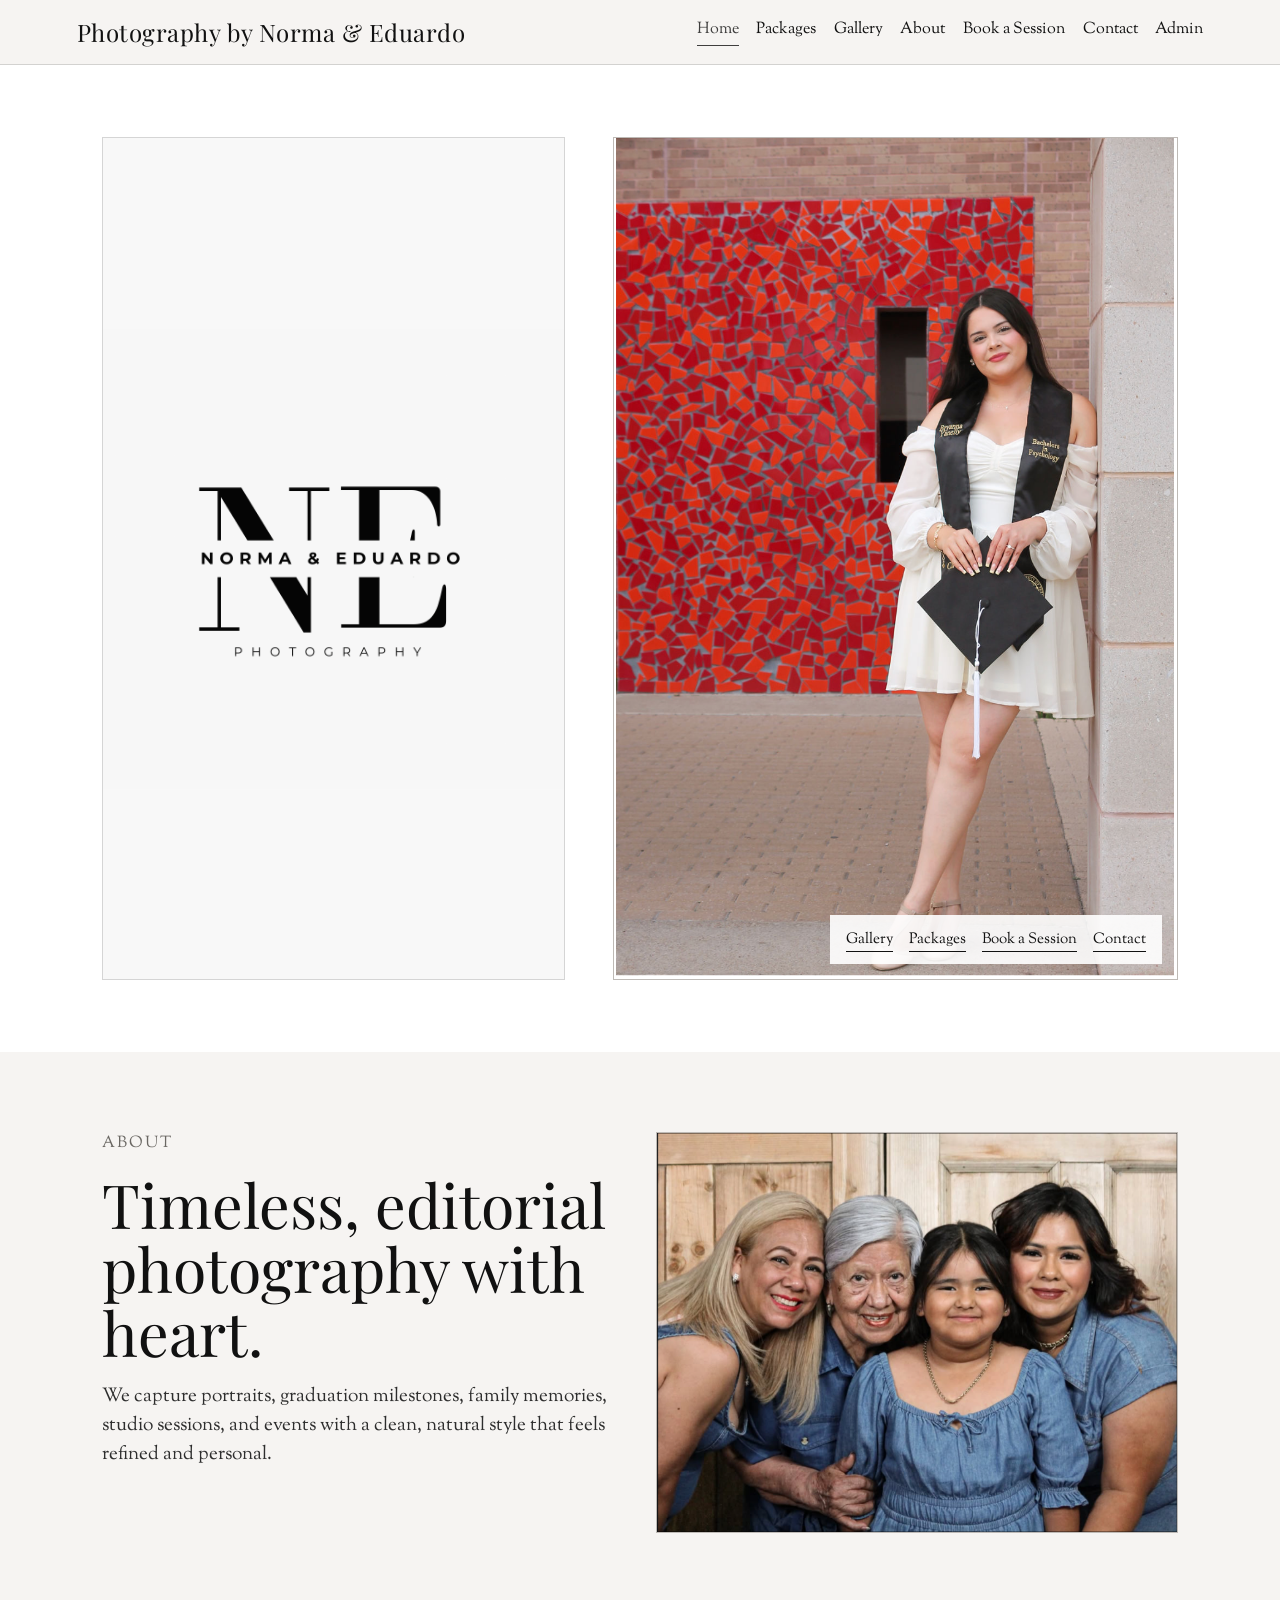
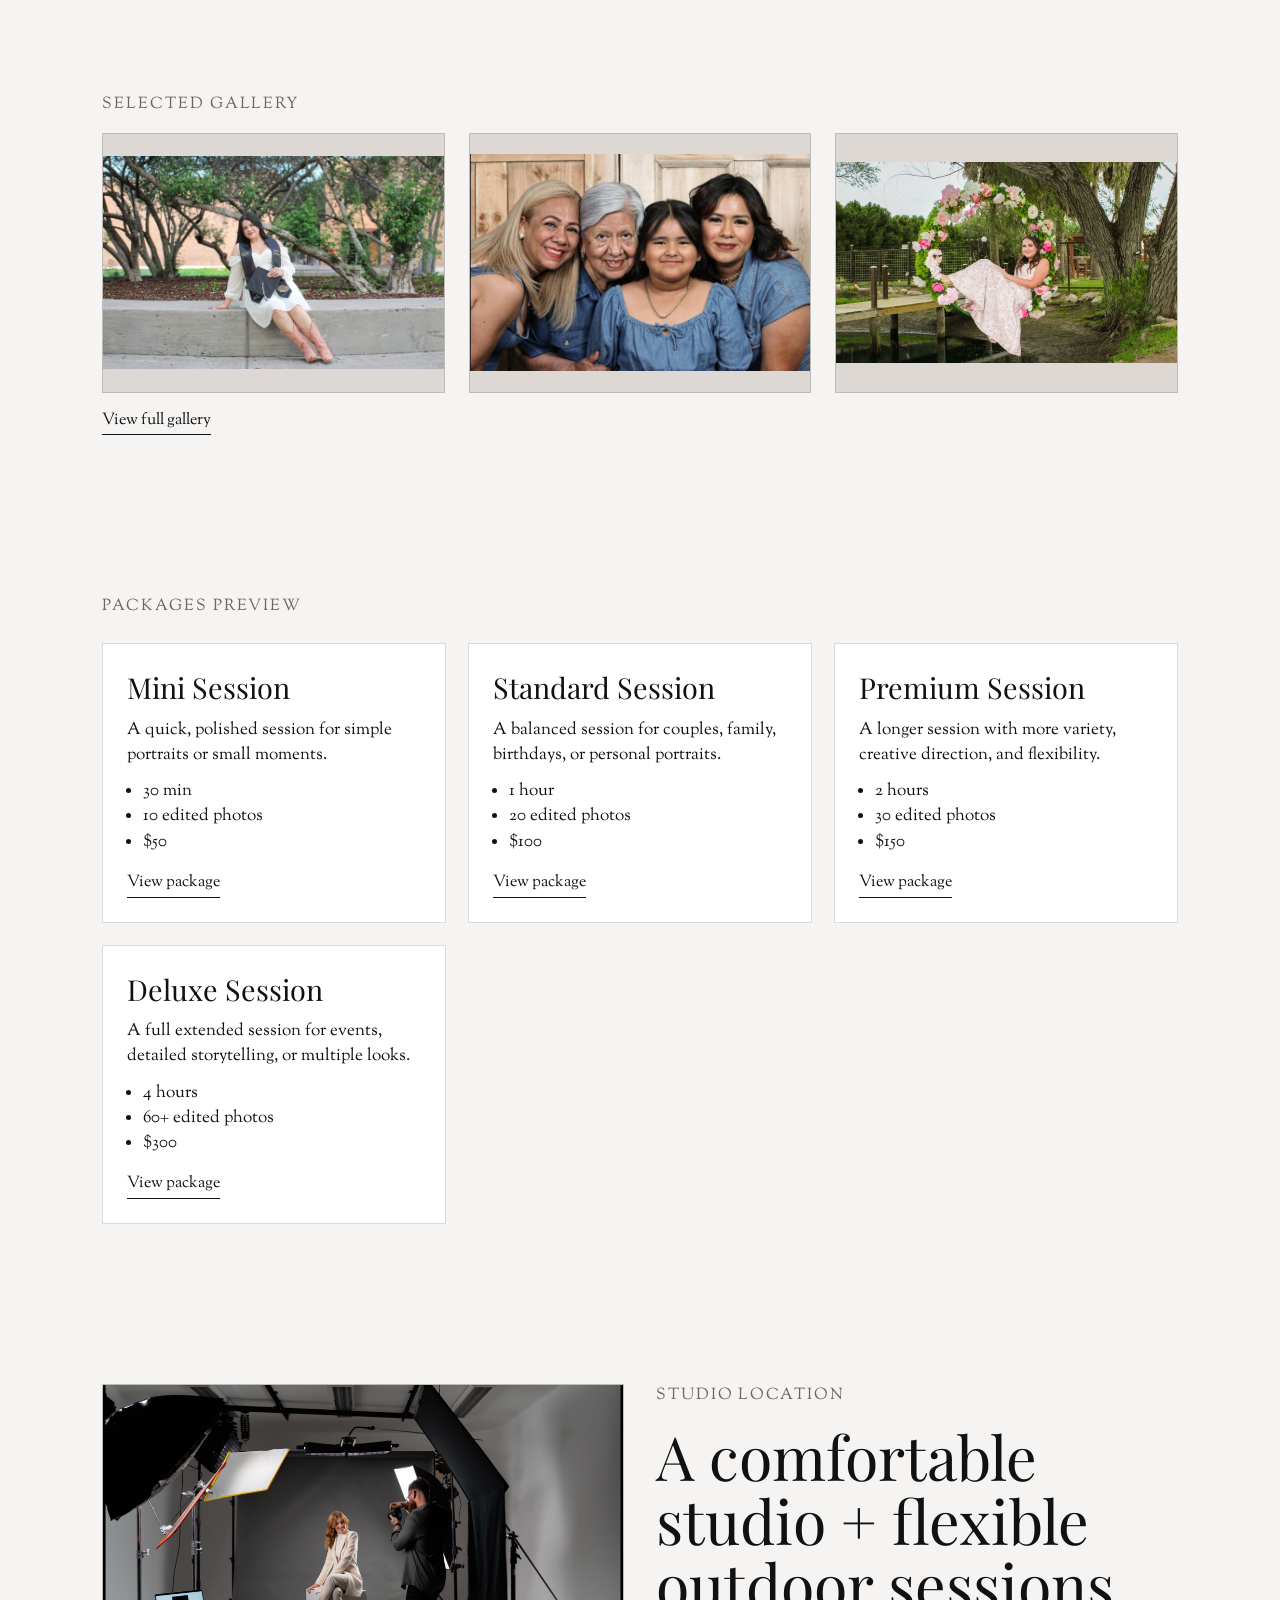
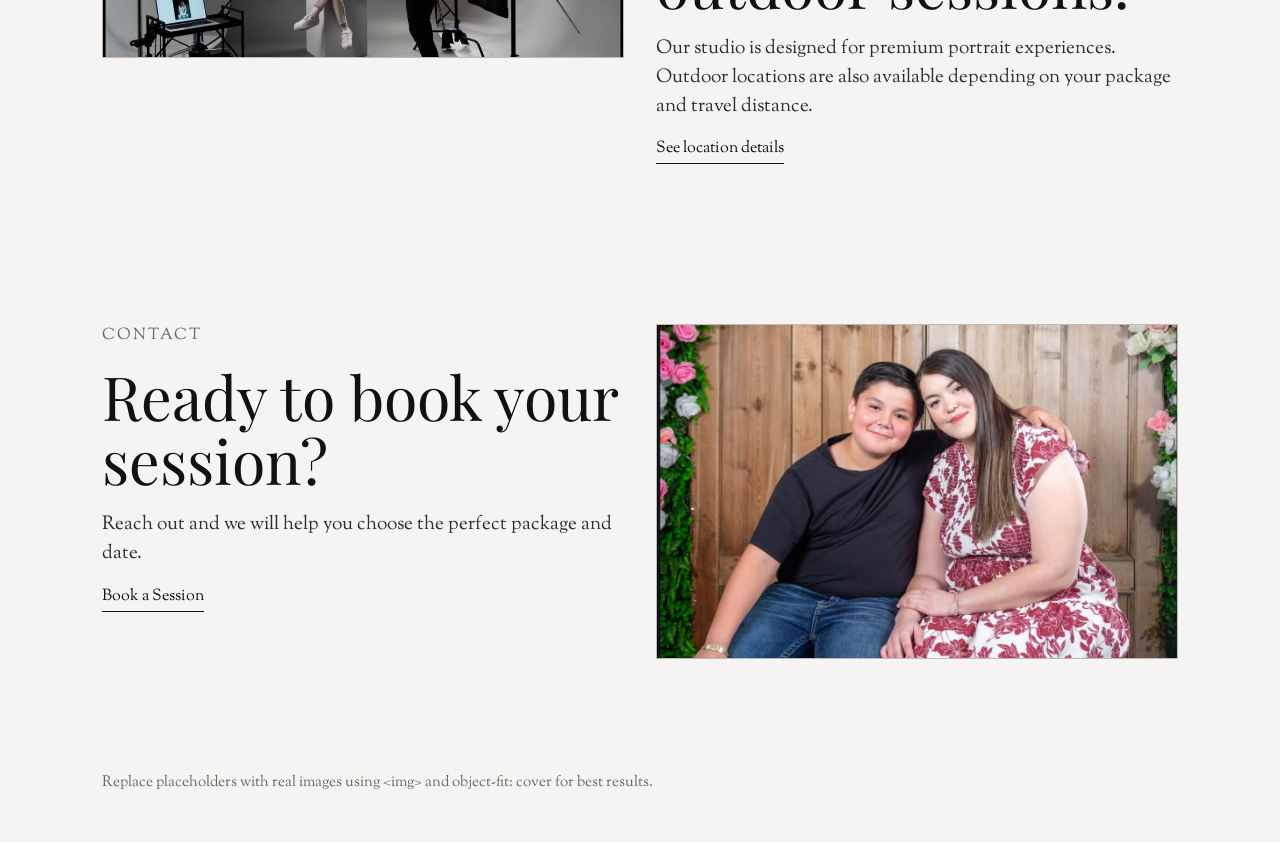
==== index.html @ 19396cea "Adjust homepage image fitting and logo presentation" ====
<!DOCTYPE html><html lang="en"><head><meta charset="UTF-8"><meta name="viewport" content="width=device-width, initial-scale=1.0"><title>Photography by Norma & Eduardo</title><link rel="stylesheet" href="style.css"><link rel="preconnect" href="https://fonts.googleapis.com"><link rel="preconnect" href="https://fonts.gstatic.com" crossorigin><link href="https://fonts.googleapis.com/css2?family=Playfair+Display:wght@400;600&family=Sorts+Mill+Goudy:ital@0;1&display=swap" rel="stylesheet"></head><body class="home-page">
<header class="site-header"><a href="index.html" class="brand">Photography by Norma & Eduardo</a><nav class="main-nav"><a class="active" href="index.html">Home</a><a href="packages.html">Packages</a><a href="gallery.html">Gallery</a><a href="about.html">About</a><a href="booking.html">Book a Session</a><a href="contact.html">Contact</a><a href="admin.html">Admin</a></nav></header>
<main>
<section class="hero"><div class="photo-placeholder logo-placeholder"><img src="images/logo.png" alt="Studio logo" class="logo-image"></div><div class="hero-image-wrap"><div class="photo-placeholder hero-photo"><img src="images/photo_1.png" alt="Photo 1"></div><div class="hero-mini-links"><a href="gallery.html">Gallery</a><a href="packages.html">Packages</a><a href="booking.html">Book a Session</a><a href="contact.html">Contact</a></div></div></section>
<section class="section grid-2"><div><p class="kicker">About</p><h1 class="section-title">Timeless, editorial photography with heart.</h1><p class="lead">We capture portraits, graduation milestones, family memories, studio sessions, and events with a clean, natural style that feels refined and personal.</p></div><div class="photo-placeholder"><img src="images/photo_2.png" alt="Photo 2"></div></section>
<section class="section"><p class="kicker">Selected Gallery</p><div class="grid-3"><div class="photo-placeholder"><img src="images/photo_3.png" alt="Photo 3"></div><div class="photo-placeholder"><img src="images/photo_4.png" alt="Photo 4"></div><div class="photo-placeholder"><img src="images/photo_5.png" alt="Photo 5"></div></div><p style="margin-top:1rem;"><a class="text-link" href="gallery.html">View full gallery</a></p></section>
<section class="section"><p class="kicker">Packages Preview</p><div class="cards"><article class="card"><h3>Mini Session</h3><p>A quick, polished session for simple portraits or small moments.</p><ul><li>30 min</li><li>10 edited photos</li><li>$50</li></ul><a class="text-link" href="packages.html">View package</a></article><article class="card"><h3>Standard Session</h3><p>A balanced session for couples, family, birthdays, or personal portraits.</p><ul><li>1 hour</li><li>20 edited photos</li><li>$100</li></ul><a class="text-link" href="packages.html">View package</a></article><article class="card"><h3>Premium Session</h3><p>A longer session with more variety, creative direction, and flexibility.</p><ul><li>2 hours</li><li>30 edited photos</li><li>$150</li></ul><a class="text-link" href="packages.html">View package</a></article><article class="card"><h3>Deluxe Session</h3><p>A full extended session for events, detailed storytelling, or multiple looks.</p><ul><li>4 hours</li><li>60+ edited photos</li><li>$300</li></ul><a class="text-link" href="packages.html">View package</a></article></div></section>
<section class="section grid-2"><div class="photo-placeholder"><img src="images/photo_6.png" alt="Photo 6"></div><div><p class="kicker">Studio Location</p><h2 class="section-title">A comfortable studio + flexible outdoor sessions.</h2><p class="lead">Our studio is designed for premium portrait experiences. Outdoor locations are also available depending on your package and travel distance.</p><p style="margin-top:1rem;"><a class="text-link" href="location.html">See location details</a></p></div></section>
<section class="section grid-2"><div><p class="kicker">Contact</p><h2 class="section-title">Ready to book your session?</h2><p class="lead">Reach out and we will help you choose the perfect package and date.</p><p style="margin-top:1rem;"><a class="button-link" href="booking.html">Book a Session</a></p></div><div class="photo-placeholder"><img src="images/photo_7.png" alt="Photo 7"></div></section>
</main><p class="footer-note">Replace placeholders with real images using &lt;img&gt; and object-fit: cover for best results.</p></body></html>
---- style.css ----
* { box-sizing: border-box; margin: 0; padding: 0; }
:root{
  --bg:#f6f4f2;
  --paper:#ffffff;
  --ink:#111111;
  --muted:#6a6763;
  --line:rgba(17,17,17,.15);
}
html{scroll-behavior:smooth;}
body{font-family:"Sorts Mill Goudy",serif;background:var(--bg);color:var(--ink);line-height:1.5;}
img{max-width:100%;display:block;object-fit:cover;}
main{overflow:hidden;}
.site-header{position:sticky;top:0;z-index:1000;display:flex;justify-content:space-between;align-items:center;gap:1rem;padding:1rem 6vw;background:rgba(246,244,242,.95);backdrop-filter:blur(10px);border-bottom:1px solid var(--line);}
.brand{font:400 1.5rem "Playfair Display",serif;color:var(--ink);text-decoration:none;letter-spacing:.02em;}
.main-nav{display:flex;flex-wrap:wrap;gap:1.1rem;}
.main-nav a{font-size:1rem;text-decoration:none;color:var(--ink);padding-bottom:.2rem;border-bottom:1px solid transparent;}
.main-nav a:hover,.main-nav a.active{border-color:var(--ink);opacity:.8;}
.section{padding:5rem 8vw;}
.section-title{font:400 clamp(2rem,5vw,3.8rem) "Playfair Display",serif;line-height:1.05;margin-bottom:1.2rem;}
.kicker{font-size:1rem;text-transform:uppercase;letter-spacing:.12em;color:var(--muted);margin-bottom:1rem;}
.lead{font-size:1.2rem;max-width:66ch;color:#2d2d2d;}
.photo-placeholder{background:#ddd8d3;border:1px solid var(--line);min-height:260px;display:flex;align-items:center;justify-content:center;font:italic 1.4rem "Playfair Display",serif;color:#6c6965;}
.button-link,.text-link{display:inline-block;text-decoration:none;color:var(--ink);border-bottom:1px solid var(--ink);padding-bottom:.12rem;}
.grid-2{display:grid;grid-template-columns:1fr 1fr;gap:2rem;align-items:start;}
.grid-3{display:grid;grid-template-columns:repeat(3,1fr);gap:1.5rem;}
.hero{min-height:calc(100vh - 74px);display:grid;grid-template-columns:.9fr 1.1fr;gap:3rem;padding:4.5rem 8vw;background:var(--paper);}
.logo-placeholder{min-height:420px;font-size:2rem;background:#f8f8f8;}
.logo-image{display:block;width:100%;height:100%;align-self:stretch;object-fit:contain;}
.hero-photo{min-height:580px;}
.hero-image-wrap{position:relative;}
.hero-mini-links{position:absolute;right:1rem;bottom:1rem;background:rgba(255,255,255,.9);padding:.8rem 1rem;display:flex;gap:1rem;flex-wrap:wrap;}
.hero-mini-links a{text-decoration:none;color:var(--ink);font-size:.95rem;border-bottom:1px solid var(--ink);}
.cards{display:grid;grid-template-columns:repeat(3,1fr);gap:1.4rem;margin-top:1.5rem;}
.card{background:var(--paper);border:1px solid var(--line);padding:1.5rem;}
.card h3{font:400 1.8rem "Playfair Display",serif;margin-bottom:.7rem;}
.card ul{padding-left:1rem;margin:.7rem 0 1rem;}
.card p, .card li{font-size:1.05rem;}
.gallery-category{margin-bottom:3rem;}
.gallery-grid{display:grid;grid-template-columns:repeat(12,1fr);gap:1rem;}
.gallery-grid .photo-placeholder:nth-child(1){grid-column:span 7;min-height:360px;}
.gallery-grid .photo-placeholder:nth-child(2){grid-column:span 5;min-height:300px;}
.gallery-grid .photo-placeholder:nth-child(3){grid-column:span 4;min-height:260px;}
.gallery-grid .photo-placeholder:nth-child(4){grid-column:span 8;min-height:300px;}
.form-wrap{max-width:900px;background:var(--paper);border:1px solid var(--line);padding:2rem;}
.form-grid{display:grid;grid-template-columns:1fr 1fr;gap:1rem;}
label{display:block;font-size:.95rem;margin-bottom:.35rem;}
input,select,textarea{width:100%;padding:.7rem;border:1px solid var(--line);font:inherit;background:#fff;}
textarea{min-height:120px;resize:vertical;}
button{padding:.8rem 1.2rem;border:1px solid var(--ink);background:var(--ink);color:#fff;cursor:pointer;font:inherit;}
.map-placeholder{min-height:360px;}
.footer-note{padding:2rem 8vw 3rem;color:var(--muted);font-size:.95rem;}
@media (max-width: 980px){
  .hero,.grid-2,.grid-3,.cards,.form-grid{grid-template-columns:1fr;}
  .hero-mini-links{position:static;margin-top:1rem;}
  .gallery-grid{grid-template-columns:1fr;}
  .gallery-grid .photo-placeholder{grid-column:span 1 !important;min-height:260px !important;}
}

/* Homepage image fitting adjustments */
.home-page .photo-placeholder img{
  width:100%;
  height:100%;
  object-fit:contain;
  object-position:center;
}

.home-page .logo-image{
  width:112%;
  height:112%;
  max-width:none;
  max-height:none;
  object-fit:contain;
  mix-blend-mode:multiply;
  opacity:.98;
}

.home-page .hero-photo img{
  width:100%;
  height:100%;
  object-fit:contain;
  object-position:center top;
}
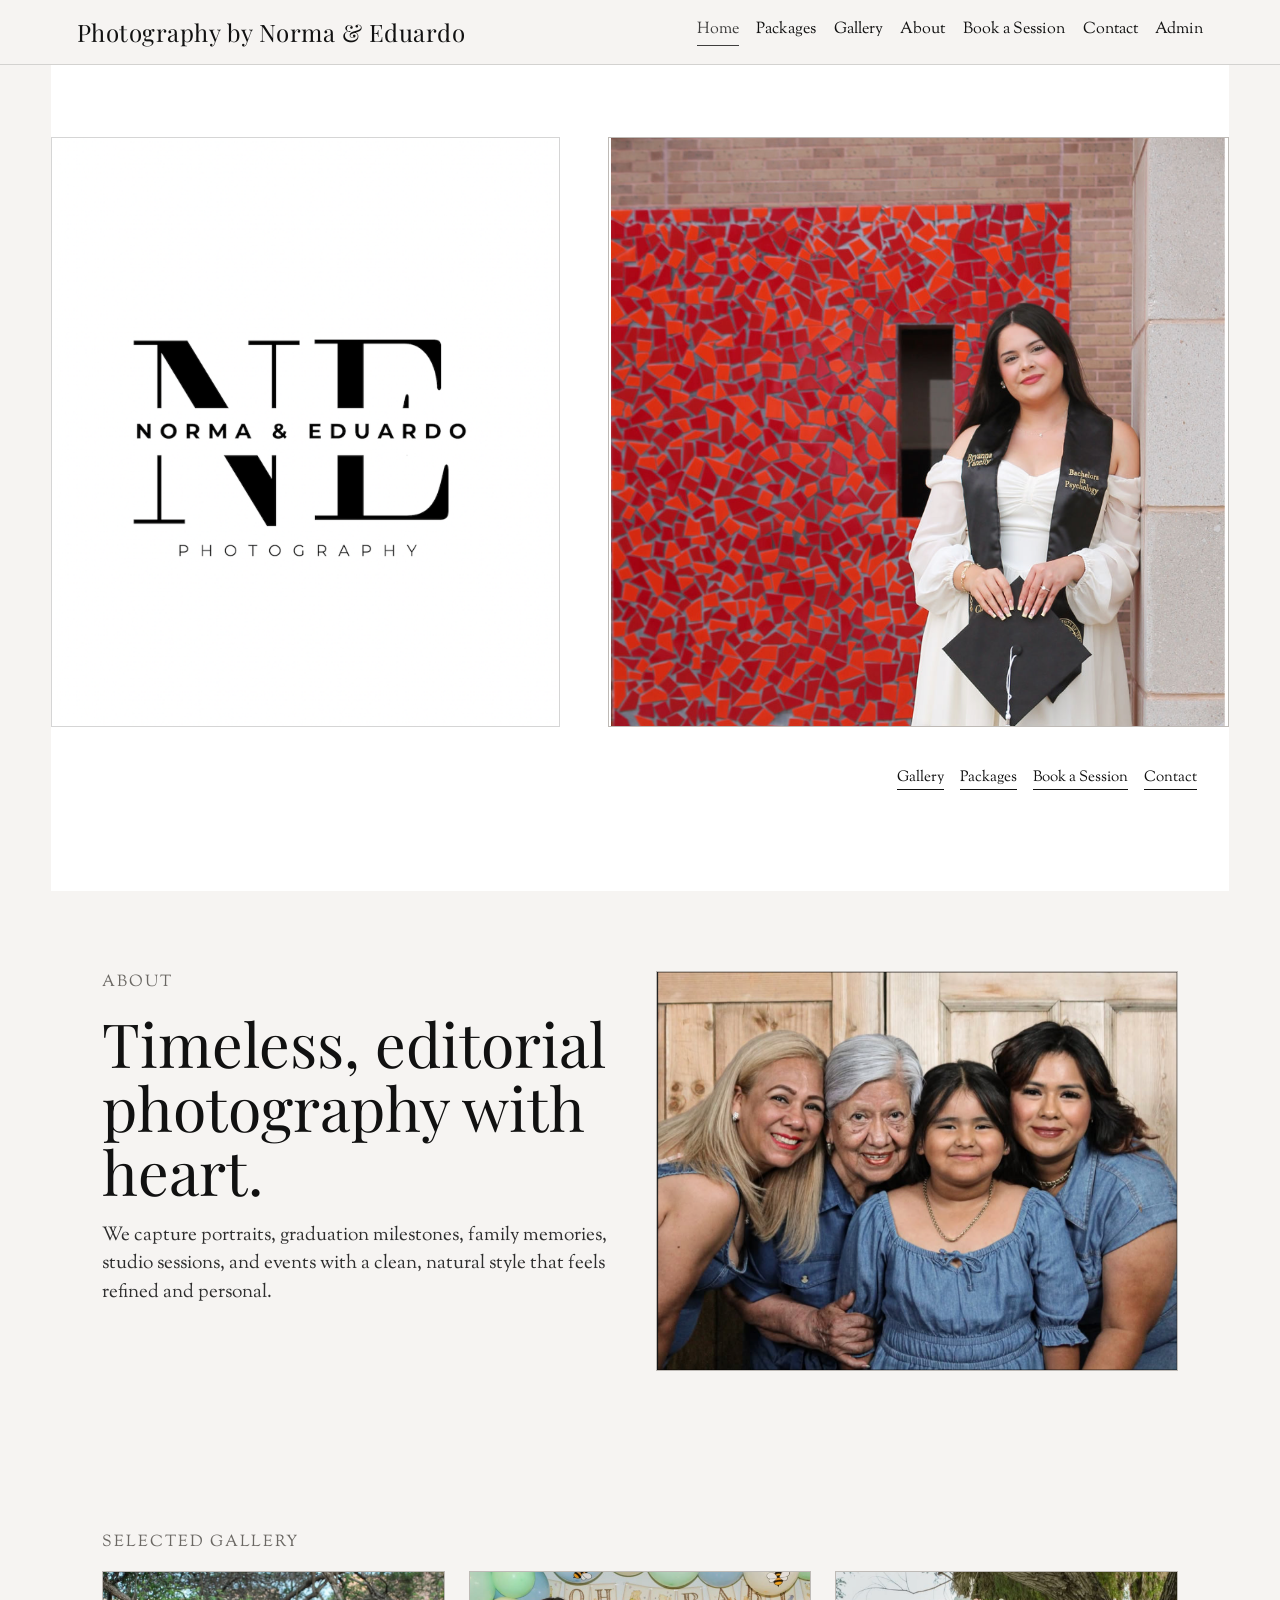
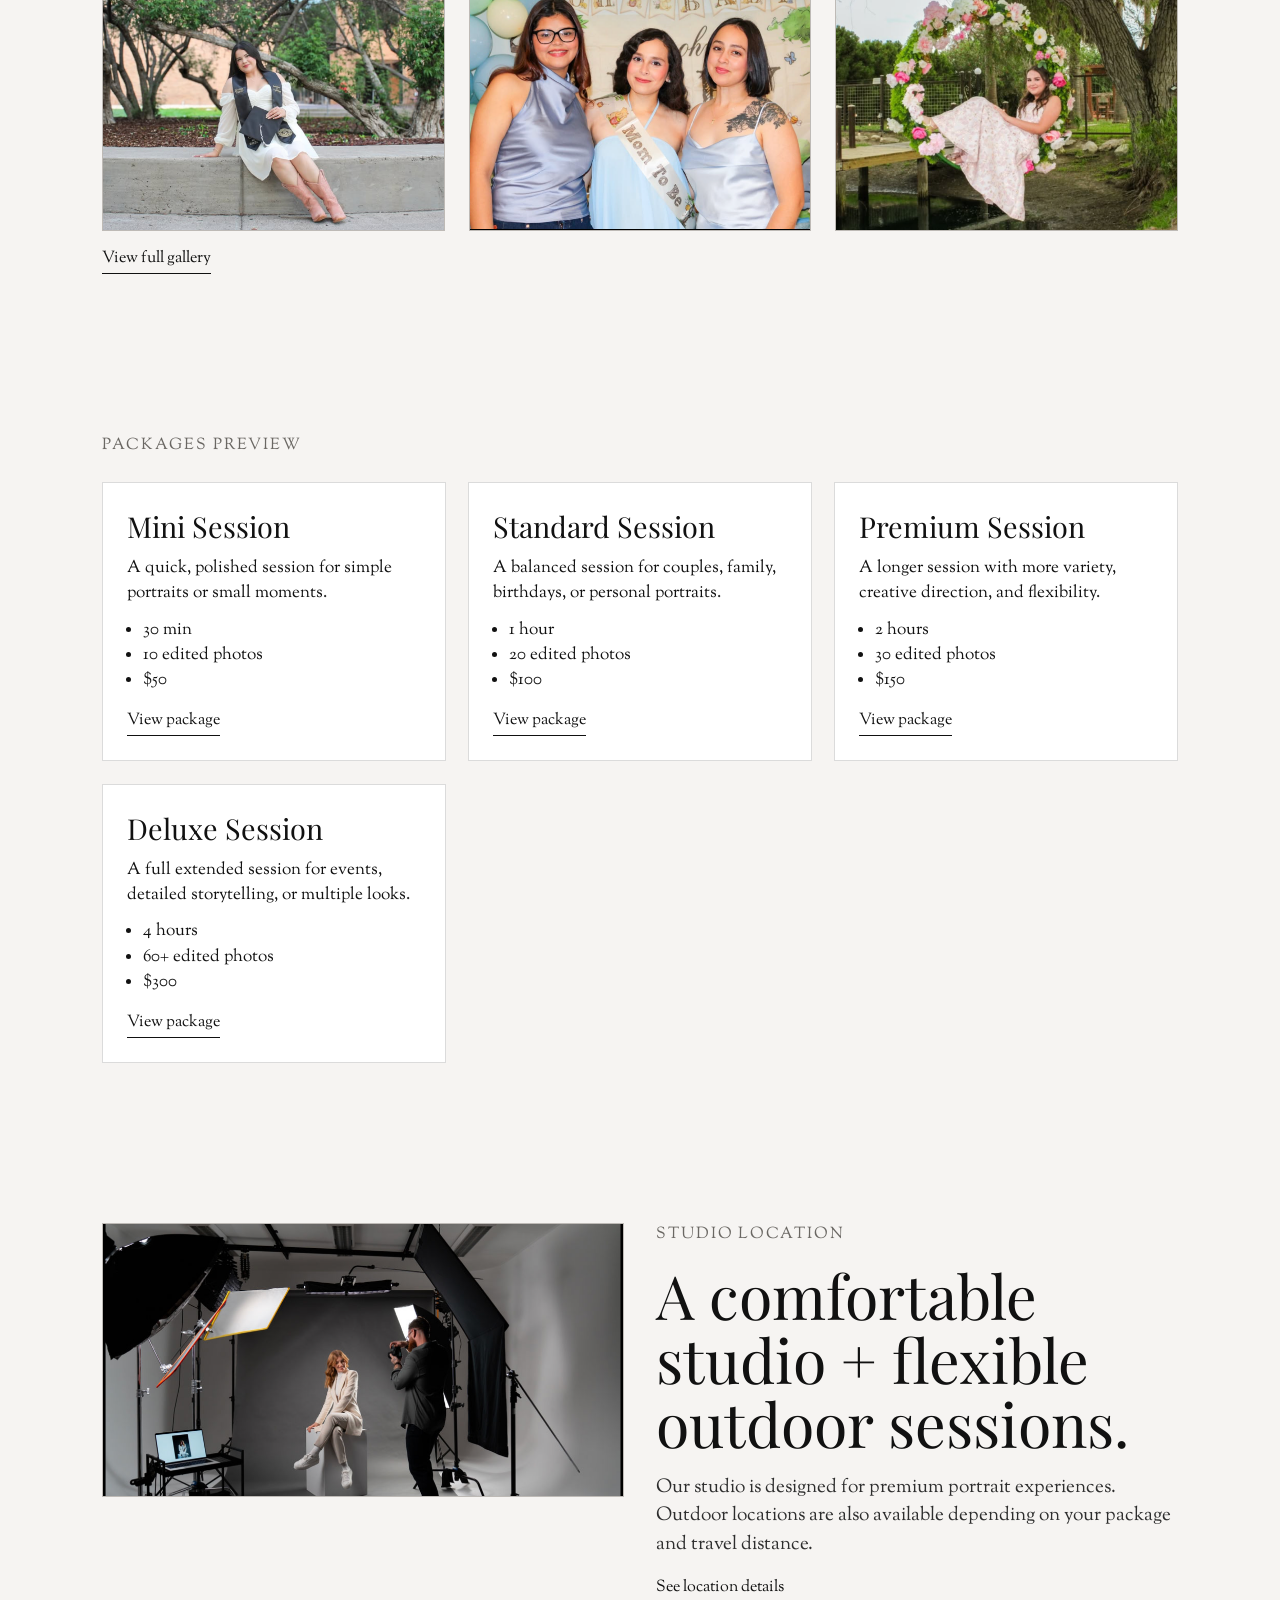
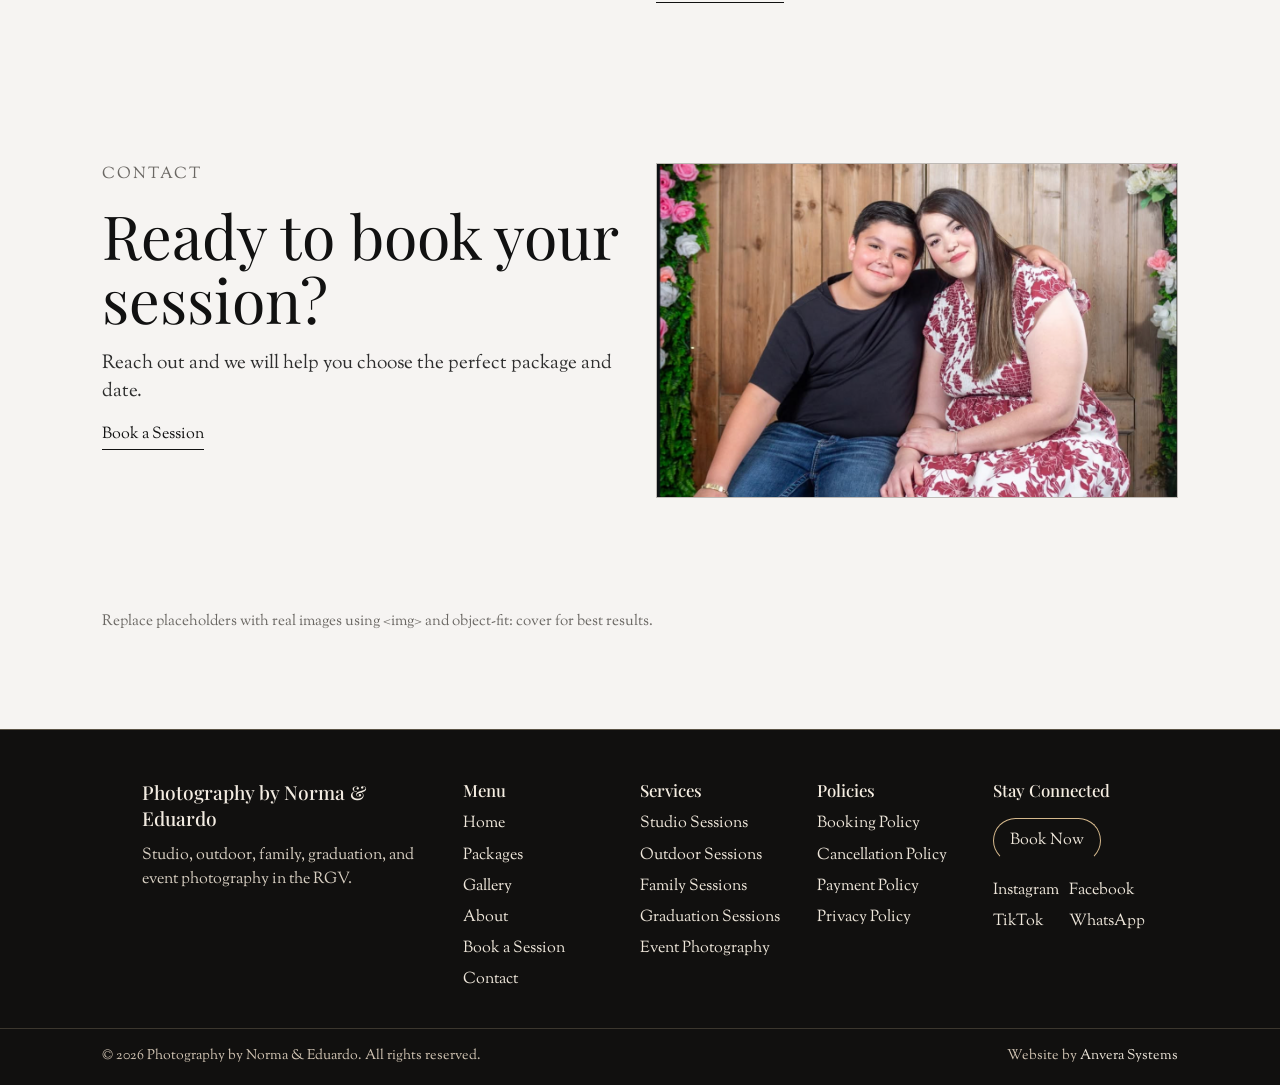
==== commit 0f6a3c5b: "Polish public footer and admin dashboard readability" ====
--- a/index.html
+++ b/index.html
@@ -7,4 +7,32 @@
 <section class="section"><p class="kicker">Packages Preview</p><div class="cards"><article class="card"><h3>Mini Session</h3><p>A quick, polished session for simple portraits or small moments.</p><ul><li>30 min</li><li>10 edited photos</li><li>$50</li></ul><a class="text-link" href="packages.html">View package</a></article><article class="card"><h3>Standard Session</h3><p>A balanced session for couples, family, birthdays, or personal portraits.</p><ul><li>1 hour</li><li>20 edited photos</li><li>$100</li></ul><a class="text-link" href="packages.html">View package</a></article><article class="card"><h3>Premium Session</h3><p>A longer session with more variety, creative direction, and flexibility.</p><ul><li>2 hours</li><li>30 edited photos</li><li>$150</li></ul><a class="text-link" href="packages.html">View package</a></article><article class="card"><h3>Deluxe Session</h3><p>A full extended session for events, detailed storytelling, or multiple looks.</p><ul><li>4 hours</li><li>60+ edited photos</li><li>$300</li></ul><a class="text-link" href="packages.html">View package</a></article></div></section>
 <section class="section grid-2"><div class="photo-placeholder"><img src="images/photo_6.png" alt="Photo 6"></div><div><p class="kicker">Studio Location</p><h2 class="section-title">A comfortable studio + flexible outdoor sessions.</h2><p class="lead">Our studio is designed for premium portrait experiences. Outdoor locations are also available depending on your package and travel distance.</p><p style="margin-top:1rem;"><a class="text-link" href="location.html">See location details</a></p></div></section>
 <section class="section grid-2"><div><p class="kicker">Contact</p><h2 class="section-title">Ready to book your session?</h2><p class="lead">Reach out and we will help you choose the perfect package and date.</p><p style="margin-top:1rem;"><a class="button-link" href="booking.html">Book a Session</a></p></div><div class="photo-placeholder"><img src="images/photo_7.png" alt="Photo 7"></div></section>
-</main><p class="footer-note">Replace placeholders with real images using &lt;img&gt; and object-fit: cover for best results.</p></body></html>
+</main><p class="footer-note">Replace placeholders with real images using &lt;img&gt; and object-fit: cover for best results.</p>
+<footer class="public-site-footer">
+  <div class="footer-inner container">
+    <div class="footer-brand">
+      <img src="images/footer-logo.png" alt="Photography by Norma &amp; Eduardo footer logo" class="footer-logo" onerror="this.style.display='none'; this.nextElementSibling.style.display='block';">
+      <p class="footer-brand-fallback" style="display:none;">Photography by Norma &amp; Eduardo</p>
+      <p class="footer-description">Studio, outdoor, family, graduation, and event photography in the RGV.</p>
+    </div>
+    <div><h4>Menu</h4><ul>
+      <li><a href="index.html">Home</a></li><li><a href="packages.html">Packages</a></li><li><a href="gallery.html">Gallery</a></li><li><a href="about.html">About</a></li><li><a href="booking.html">Book a Session</a></li><li><a href="contact.html">Contact</a></li>
+    </ul></div>
+    <div><h4>Services</h4><ul>
+      <li><a href="#">Studio Sessions</a></li><li><a href="#">Outdoor Sessions</a></li><li><a href="#">Family Sessions</a></li><li><a href="#">Graduation Sessions</a></li><li><a href="#">Event Photography</a></li>
+    </ul></div>
+    <div><h4>Policies</h4><ul>
+      <!-- Placeholder policy links: replace with real policy URLs later. -->
+      <li><a href="#">Booking Policy</a></li><li><a href="#">Cancellation Policy</a></li><li><a href="#">Payment Policy</a></li><li><a href="#">Privacy Policy</a></li>
+    </ul></div>
+    <div><h4>Stay Connected</h4><a class="footer-cta" href="booking.html">Book Now</a><ul class="footer-social">
+      <!-- Placeholder social links: replace with real profile URLs later. -->
+      <li><a href="#">Instagram</a></li><li><a href="#">Facebook</a></li><li><a href="#">TikTok</a></li><li><a href="#">WhatsApp</a></li>
+    </ul></div>
+  </div>
+  <div class="footer-bottom">
+    <p>© 2026 Photography by Norma &amp; Eduardo. All rights reserved.</p>
+    <p>Website by <a href="https://newrduenas14.github.io/Anvera-Systems/" target="_blank" rel="noopener noreferrer">Anvera Systems</a></p>
+  </div>
+</footer>
+</body></html>
--- a/style.css
+++ b/style.css
@@ -1,4 +1,5 @@
 * { box-sizing: border-box; margin: 0; padding: 0; }
+
 :root{
   --bg:#f6f4f2;
   --paper:#ffffff;
@@ -6,77 +7,458 @@
   --muted:#6a6763;
   --line:rgba(17,17,17,.15);
 }
+
 html{scroll-behavior:smooth;}
-body{font-family:"Sorts Mill Goudy",serif;background:var(--bg);color:var(--ink);line-height:1.5;}
-img{max-width:100%;display:block;object-fit:cover;}
+
+body{
+  font-family:"Sorts Mill Goudy",serif;
+  background:var(--bg);
+  color:var(--ink);
+  line-height:1.5;
+}
+
+img{
+  max-width:100%;
+  display:block;
+  object-fit:cover;
+}
+
 main{overflow:hidden;}
-.site-header{position:sticky;top:0;z-index:1000;display:flex;justify-content:space-between;align-items:center;gap:1rem;padding:1rem 6vw;background:rgba(246,244,242,.95);backdrop-filter:blur(10px);border-bottom:1px solid var(--line);}
-.brand{font:400 1.5rem "Playfair Display",serif;color:var(--ink);text-decoration:none;letter-spacing:.02em;}
-.main-nav{display:flex;flex-wrap:wrap;gap:1.1rem;}
-.main-nav a{font-size:1rem;text-decoration:none;color:var(--ink);padding-bottom:.2rem;border-bottom:1px solid transparent;}
-.main-nav a:hover,.main-nav a.active{border-color:var(--ink);opacity:.8;}
-.section{padding:5rem 8vw;}
-.section-title{font:400 clamp(2rem,5vw,3.8rem) "Playfair Display",serif;line-height:1.05;margin-bottom:1.2rem;}
-.kicker{font-size:1rem;text-transform:uppercase;letter-spacing:.12em;color:var(--muted);margin-bottom:1rem;}
-.lead{font-size:1.2rem;max-width:66ch;color:#2d2d2d;}
-.photo-placeholder{background:#ddd8d3;border:1px solid var(--line);min-height:260px;display:flex;align-items:center;justify-content:center;font:italic 1.4rem "Playfair Display",serif;color:#6c6965;}
-.button-link,.text-link{display:inline-block;text-decoration:none;color:var(--ink);border-bottom:1px solid var(--ink);padding-bottom:.12rem;}
-.grid-2{display:grid;grid-template-columns:1fr 1fr;gap:2rem;align-items:start;}
-.grid-3{display:grid;grid-template-columns:repeat(3,1fr);gap:1.5rem;}
-.hero{min-height:calc(100vh - 74px);display:grid;grid-template-columns:.9fr 1.1fr;gap:3rem;padding:4.5rem 8vw;background:var(--paper);}
-.logo-placeholder{min-height:420px;font-size:2rem;background:#f8f8f8;}
-.logo-image{display:block;width:100%;height:100%;align-self:stretch;object-fit:contain;}
-.hero-photo{min-height:580px;}
-.hero-image-wrap{position:relative;}
-.hero-mini-links{position:absolute;right:1rem;bottom:1rem;background:rgba(255,255,255,.9);padding:.8rem 1rem;display:flex;gap:1rem;flex-wrap:wrap;}
-.hero-mini-links a{text-decoration:none;color:var(--ink);font-size:.95rem;border-bottom:1px solid var(--ink);}
-.cards{display:grid;grid-template-columns:repeat(3,1fr);gap:1.4rem;margin-top:1.5rem;}
-.card{background:var(--paper);border:1px solid var(--line);padding:1.5rem;}
-.card h3{font:400 1.8rem "Playfair Display",serif;margin-bottom:.7rem;}
-.card ul{padding-left:1rem;margin:.7rem 0 1rem;}
-.card p, .card li{font-size:1.05rem;}
-.gallery-category{margin-bottom:3rem;}
-.gallery-grid{display:grid;grid-template-columns:repeat(12,1fr);gap:1rem;}
-.gallery-grid .photo-placeholder:nth-child(1){grid-column:span 7;min-height:360px;}
-.gallery-grid .photo-placeholder:nth-child(2){grid-column:span 5;min-height:300px;}
-.gallery-grid .photo-placeholder:nth-child(3){grid-column:span 4;min-height:260px;}
-.gallery-grid .photo-placeholder:nth-child(4){grid-column:span 8;min-height:300px;}
-.form-wrap{max-width:900px;background:var(--paper);border:1px solid var(--line);padding:2rem;}
-.form-grid{display:grid;grid-template-columns:1fr 1fr;gap:1rem;}
-label{display:block;font-size:.95rem;margin-bottom:.35rem;}
-input,select,textarea{width:100%;padding:.7rem;border:1px solid var(--line);font:inherit;background:#fff;}
-textarea{min-height:120px;resize:vertical;}
-button{padding:.8rem 1.2rem;border:1px solid var(--ink);background:var(--ink);color:#fff;cursor:pointer;font:inherit;}
-.map-placeholder{min-height:360px;}
-.footer-note{padding:2rem 8vw 3rem;color:var(--muted);font-size:.95rem;}
-@media (max-width: 980px){
-  .hero,.grid-2,.grid-3,.cards,.form-grid{grid-template-columns:1fr;}
-  .hero-mini-links{position:static;margin-top:1rem;}
-  .gallery-grid{grid-template-columns:1fr;}
-  .gallery-grid .photo-placeholder{grid-column:span 1 !important;min-height:260px !important;}
-}
-
-/* Homepage image fitting adjustments */
-.home-page .photo-placeholder img{
+
+.site-header{
+  position:sticky;
+  top:0;
+  z-index:1000;
+  display:flex;
+  justify-content:space-between;
+  align-items:center;
+  gap:1rem;
+  padding:1rem 6vw;
+  background:rgba(246,244,242,.95);
+  backdrop-filter:blur(10px);
+  border-bottom:1px solid var(--line);
+}
+
+.brand{
+  font:400 1.5rem "Playfair Display",serif;
+  color:var(--ink);
+  text-decoration:none;
+  letter-spacing:.02em;
+}
+
+.main-nav{
+  display:flex;
+  flex-wrap:wrap;
+  gap:1.1rem;
+}
+
+.main-nav a{
+  font-size:1rem;
+  text-decoration:none;
+  color:var(--ink);
+  padding-bottom:.2rem;
+  border-bottom:1px solid transparent;
+}
+
+.main-nav a:hover,
+.main-nav a.active{
+  border-color:var(--ink);
+  opacity:.8;
+}
+
+.section{
+  padding:5rem 8vw;
+}
+
+.section-title{
+  font:400 clamp(2rem,5vw,3.8rem) "Playfair Display",serif;
+  line-height:1.05;
+  margin-bottom:1.2rem;
+}
+
+.kicker{
+  font-size:1rem;
+  text-transform:uppercase;
+  letter-spacing:.12em;
+  color:var(--muted);
+  margin-bottom:1rem;
+}
+
+.lead{
+  font-size:1.2rem;
+  max-width:66ch;
+  color:#2d2d2d;
+}
+
+.photo-placeholder{
+  background:#ddd8d3;
+  border:1px solid var(--line);
+  min-height:260px;
+  display:flex;
+  align-items:center;
+  justify-content:center;
+  font:italic 1.4rem "Playfair Display",serif;
+  color:#6c6965;
+  overflow:hidden;
+}
+
+.photo-placeholder img{
   width:100%;
   height:100%;
+  display:block;
+  object-fit:cover;
+  object-position:center;
+}
+
+.button-link,
+.text-link{
+  display:inline-block;
+  text-decoration:none;
+  color:var(--ink);
+  border-bottom:1px solid var(--ink);
+  padding-bottom:.12rem;
+}
+
+.grid-2{
+  display:grid;
+  grid-template-columns:1fr 1fr;
+  gap:2rem;
+  align-items:start;
+}
+
+.grid-3{
+  display:grid;
+  grid-template-columns:repeat(3,1fr);
+  gap:1.5rem;
+}
+
+.hero{
+  min-height:calc(100vh - 74px);
+  display:grid;
+  grid-template-columns:.9fr 1.1fr;
+  gap:3rem;
+  padding:4.5rem 8vw;
+  background:var(--paper);
+}
+
+.logo-placeholder{
+  min-height:420px;
+  font-size:2rem;
+  background:#f8f8f8;
+}
+
+.logo-image{
+  display:block;
+  width:100%;
+  height:100%;
+  align-self:stretch;
   object-fit:contain;
-  object-position:center;
-}
-
-.home-page .logo-image{
-  width:112%;
-  height:112%;
+}
+
+.hero-photo{
+  min-height:580px;
+}
+
+.hero-image-wrap{
+  position:relative;
+}
+
+.hero-mini-links{
+  position:absolute;
+  right:1rem;
+  bottom:1rem;
+  background:rgba(255,255,255,.9);
+  padding:.8rem 1rem;
+  display:flex;
+  gap:1rem;
+  flex-wrap:wrap;
+}
+
+.hero-mini-links a{
+  text-decoration:none;
+  color:var(--ink);
+  font-size:.95rem;
+  border-bottom:1px solid var(--ink);
+}
+
+.cards{
+  display:grid;
+  grid-template-columns:repeat(3,1fr);
+  gap:1.4rem;
+  margin-top:1.5rem;
+}
+
+.card{
+  background:var(--paper);
+  border:1px solid var(--line);
+  padding:1.5rem;
+}
+
+.card h3{
+  font:400 1.8rem "Playfair Display",serif;
+  margin-bottom:.7rem;
+}
+
+.card ul{
+  padding-left:1rem;
+  margin:.7rem 0 1rem;
+}
+
+.card p,
+.card li{
+  font-size:1.05rem;
+}
+
+/* General gallery spacing */
+.gallery-category{
+  margin-bottom:4rem;
+}
+
+/* Balanced gallery layout */
+.gallery-page .gallery-grid{
+  display:grid;
+  grid-template-columns:repeat(12,1fr);
+  grid-template-rows:340px 340px;
+  gap:1.2rem;
+}
+
+/* Static placeholders */
+.gallery-page .gallery-grid > .photo-placeholder{
+  min-height:0 !important;
+  height:100%;
+  overflow:hidden;
+  border:1px solid var(--line);
+  background:#ddd8d3;
+}
+
+/* Images always adapt to placeholder */
+.gallery-page .gallery-grid > .photo-placeholder img{
+  width:100%;
+  height:100%;
   max-width:none;
   max-height:none;
-  object-fit:contain;
-  mix-blend-mode:multiply;
-  opacity:.98;
-}
-
+  display:block;
+  object-fit:cover;
+  object-position:center;
+}
+
+/* Top row: rectangle + square */
+.gallery-page .gallery-grid > .photo-placeholder:nth-child(1){
+  grid-column:1 / span 7;
+  grid-row:1;
+}
+
+.gallery-page .gallery-grid > .photo-placeholder:nth-child(2){
+  grid-column:8 / span 5;
+  grid-row:1;
+}
+
+/* Bottom row: square + rectangle */
+.gallery-page .gallery-grid > .photo-placeholder:nth-child(3){
+  grid-column:1 / span 5;
+  grid-row:2;
+}
+
+.gallery-page .gallery-grid > .photo-placeholder:nth-child(4){
+  grid-column:6 / span 7;
+  grid-row:2;
+}
+
+.form-wrap{
+  max-width:900px;
+  background:var(--paper);
+  border:1px solid var(--line);
+  padding:2rem;
+}
+
+.form-grid{
+  display:grid;
+  grid-template-columns:1fr 1fr;
+  gap:1rem;
+}
+
+label{
+  display:block;
+  font-size:.95rem;
+  margin-bottom:.35rem;
+}
+
+input,
+select,
+textarea{
+  width:100%;
+  padding:.7rem;
+  border:1px solid var(--line);
+  font:inherit;
+  background:#fff;
+}
+
+textarea{
+  min-height:120px;
+  resize:vertical;
+}
+
+button{
+  padding:.8rem 1.2rem;
+  border:1px solid var(--ink);
+  background:var(--ink);
+  color:#fff;
+  cursor:pointer;
+  font:inherit;
+}
+
+.map-placeholder{
+  min-height:360px;
+}
+
+.footer-note{
+  padding:2rem 8vw 3rem;
+  color:var(--muted);
+  font-size:.95rem;
+}
+
+/* Homepage image fitting adjustments */
+.home-page .hero{
+  max-width:1400px;
+  width:92vw;
+  margin-left:auto;
+  margin-right:auto;
+  padding-left:0;
+  padding-right:0;
+}
+
+.home-page .logo-placeholder,
+.home-page .hero-photo{
+  height:590px;
+  max-height:78vh;
+  min-height:0;
+  overflow:hidden;
+}
+
+.home-page .logo-placeholder img,
 .home-page .hero-photo img{
   width:100%;
   height:100%;
-  object-fit:contain;
+  display:block;
+}
+
+.home-page .logo-placeholder img{
+  object-fit:cover;
+  object-position:center;
+}
+
+.home-page .hero-photo img{
+  object-fit:cover;
   object-position:center top;
 }
+
+/* Responsive */
+@media (max-width: 980px){
+  .hero,
+  .grid-2,
+  .grid-3,
+  .cards,
+  .form-grid{
+    grid-template-columns:1fr;
+  }
+
+  .hero-mini-links{
+    position:static;
+    margin-top:1rem;
+  }
+}
+
+@media (max-width: 700px){
+  .gallery-page .gallery-grid{
+    grid-template-columns:1fr;
+    grid-template-rows:none;
+  }
+
+  .gallery-page .gallery-grid > .photo-placeholder{
+    grid-column:auto !important;
+    grid-row:auto !important;
+    height:280px;
+  }
+}
+
+.container{max-width:1200px;margin:0 auto;}
+.panel{background:var(--paper);border:1px solid var(--line);padding:1.25rem;border-radius:12px;}
+.btn{background:#111;color:#fff;border:0;padding:.7rem 1rem;border-radius:8px;cursor:pointer}
+.btn-sm{padding:.45rem .85rem;font-size:.9rem}
+.form-panel{display:grid;gap:.9rem}
+.form-panel label{display:grid;gap:.35rem;font-size:.95rem}
+.form-panel input,.form-panel select,.form-panel textarea{border:1px solid var(--line);padding:.6rem .65rem;border-radius:8px;background:#fff}
+.form-msg{font-size:.95rem;color:#b00020;min-height:1.2rem}
+.hidden{display:none!important}
+.eyebrow{letter-spacing:.12em;text-transform:uppercase;color:var(--muted);font-size:.8rem}
+.admin-topbar{display:flex;justify-content:space-between;align-items:center;gap:1rem;margin-bottom:1rem}
+.admin-tabs{display:flex;flex-wrap:wrap;gap:.5rem;margin:1rem 0}
+.admin-tab{padding:.55rem .8rem;border:1px solid var(--line);background:#fff;border-radius:999px;cursor:pointer}
+.admin-tab.active{background:#111;color:#fff}
+.metric-grid{display:grid;grid-template-columns:repeat(auto-fit,minmax(190px,1fr));gap:.9rem}
+.metric{padding:1rem;border:1px solid var(--line);border-radius:12px;background:#fff}
+.metric h4{font-size:.83rem;color:var(--muted);margin-bottom:.3rem}
+.metric p{font-size:1.2rem}
+.admin-table{width:100%;border-collapse:collapse;background:#fff}
+.admin-table th,.admin-table td{padding:.6rem;border-bottom:1px solid var(--line);text-align:left;font-size:.92rem}
+.badge{display:inline-block;padding:.2rem .48rem;border-radius:999px;border:1px solid var(--line);font-size:.78rem}
+.layout-2{display:grid;grid-template-columns:2fr 1fr;gap:1rem}
+.calendar-grid{display:grid;grid-template-columns:repeat(7,1fr);gap:.35rem}
+.cal-day{border:1px solid var(--line);min-height:90px;padding:.35rem;border-radius:8px;background:#fff;cursor:pointer}
+.cal-dot{width:7px;height:7px;border-radius:50%;background:#111;display:inline-block;margin-top:.25rem}
+.side-panel{border:1px solid var(--line);border-radius:10px;background:#fff;padding:.85rem;min-height:350px}
+.session-item{padding:.55rem 0;border-bottom:1px solid var(--line);display:grid;gap:.25rem}
+.admin-toast{position:fixed;right:1rem;bottom:1rem;background:#111;color:#fff;padding:.6rem .85rem;border-radius:8px;opacity:0;pointer-events:none;transition:.2s}
+.admin-toast.show{opacity:1}
+.modal-backdrop{position:fixed;inset:0;background:rgba(0,0,0,.42);display:grid;place-items:center;padding:1rem}
+.modal{background:#fff;max-width:760px;width:100%;border-radius:12px;padding:1rem;max-height:85vh;overflow:auto}
+.modal-grid{display:grid;grid-template-columns:1fr 1fr;gap:.8rem}
+@media (max-width:900px){.layout-2,.modal-grid{grid-template-columns:1fr}}
+
+.admin-tabs .admin-tab{color:#111;background:#fff;border:1px solid rgba(17,17,17,.28);font-weight:500}
+.admin-tabs .admin-tab:hover{background:#f1ece6;border-color:#111}
+.admin-tabs .admin-tab.active{background:#111;color:#fff;border-color:#111}
+.calendar-head{display:flex;justify-content:space-between;align-items:center;gap:.8rem;margin-bottom:.8rem;flex-wrap:wrap}
+.weekday-row{display:grid;grid-template-columns:repeat(7,1fr);gap:.35rem;margin-bottom:.35rem;color:#5d5954;font-size:.84rem}
+.weekday-row span{text-align:center;padding:.25rem 0}
+.cal-day{display:flex;flex-direction:column;align-items:flex-start;gap:.28rem;min-height:120px;padding:.5rem}
+.cal-day .day-num{font-size:.95rem;font-weight:600}
+.cal-day.outside{opacity:.38;background:#faf8f5}
+.cal-day.today{box-shadow:inset 0 0 0 1px #c2a878}
+.cal-day.selected{box-shadow:inset 0 0 0 2px #111}
+.day-meta{font-size:.78rem;color:#3b3834}
+.badge-soft{background:#f5efe7;border-color:#dac4a4}
+.muted-text{color:#6a6763}
+.admin-table th,.admin-table td{padding:.72rem .6rem;vertical-align:top}
+
+/* Public footer */
+.public-site-footer{background:#11100f;color:#f3ece2;border-top:1px solid rgba(230,209,172,.35);margin-top:3rem}
+.footer-inner{display:grid;grid-template-columns:2fr repeat(4,1fr);gap:2rem;padding:3.1rem 8vw 2.2rem}
+.public-site-footer h4{font:500 1.05rem "Playfair Display",serif;margin-bottom:.7rem;color:#f6eee2}
+.public-site-footer ul{list-style:none;display:grid;gap:.45rem}
+.public-site-footer a{color:#efe7db;text-decoration:none;border-bottom:1px solid transparent;transition:color .2s,border-color .2s}
+.public-site-footer a:hover{color:#e3c799;border-color:#e3c799}
+.footer-logo{max-width:210px;max-height:80px;object-fit:contain;margin-bottom:.8rem}
+.footer-brand-fallback{font:500 1.2rem "Playfair Display",serif;margin-bottom:.8rem}
+.footer-description{color:#d9d0c3;max-width:36ch}
+.footer-cta{display:inline-block;margin:.35rem 0 1rem;padding:.6rem 1rem;border:1px solid #d6b98d;border-radius:999px}
+.footer-social{grid-template-columns:repeat(2,minmax(0,1fr));gap:.35rem .75rem}
+.footer-bottom{display:flex;justify-content:space-between;gap:1rem;flex-wrap:wrap;padding:1rem 8vw 1.2rem;border-top:1px solid rgba(230,209,172,.2);font-size:.9rem;color:#d3c6b5}
+
+/* Admin polish */
+.admin-page .btn{background:#111;color:#fff;border:1px solid #111}
+.admin-page .btn:hover{background:#252525}
+.admin-page .panel{padding:1.1rem 1.15rem}
+.metric-grid{gap:1rem;margin-bottom:1rem}
+.metric{padding:1rem 1rem 1.1rem}
+.metric h4{font-size:.79rem;letter-spacing:.04em;text-transform:uppercase}
+.metric p{font-size:1.08rem;font-weight:600;color:#1f1d1b}
+.metric p.metric-note{font-size:.86rem;font-weight:400;color:#6b6760;line-height:1.4;margin-top:.35rem}
+.badge{background:#f7f2ea;color:#272523;border-color:#cfc4b6}
+.admin-table tbody tr:hover{background:#faf7f2}
+.admin-table th{background:#f6f1ea;color:#2e2b28;font-weight:600}
+.session-item{padding:.7rem 0;gap:.35rem}
+.cal-day{color:#191817}
+.day-meta{line-height:1.2}
+@media (max-width:1100px){.footer-inner{grid-template-columns:1fr 1fr;padding-left:6vw;padding-right:6vw}}
+@media (max-width:640px){.footer-inner{grid-template-columns:1fr}.footer-bottom{padding-left:6vw;padding-right:6vw}}
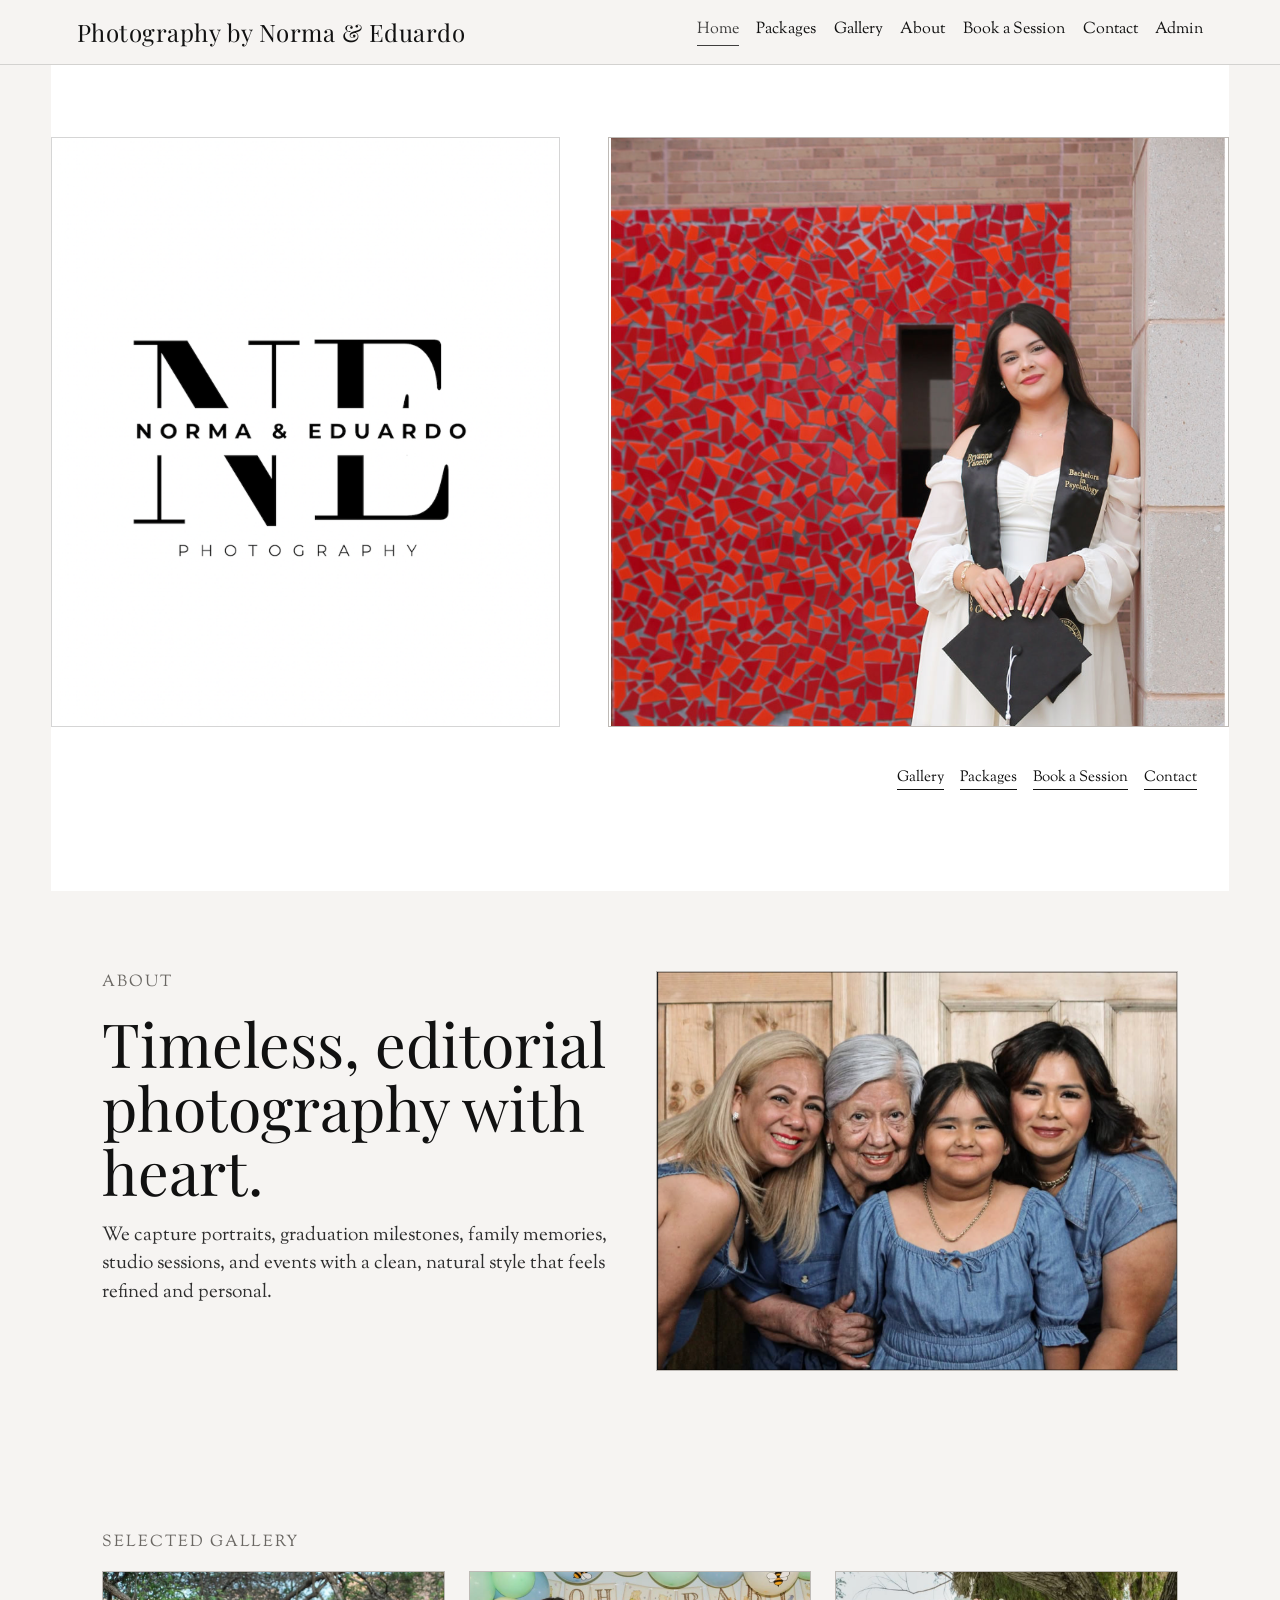
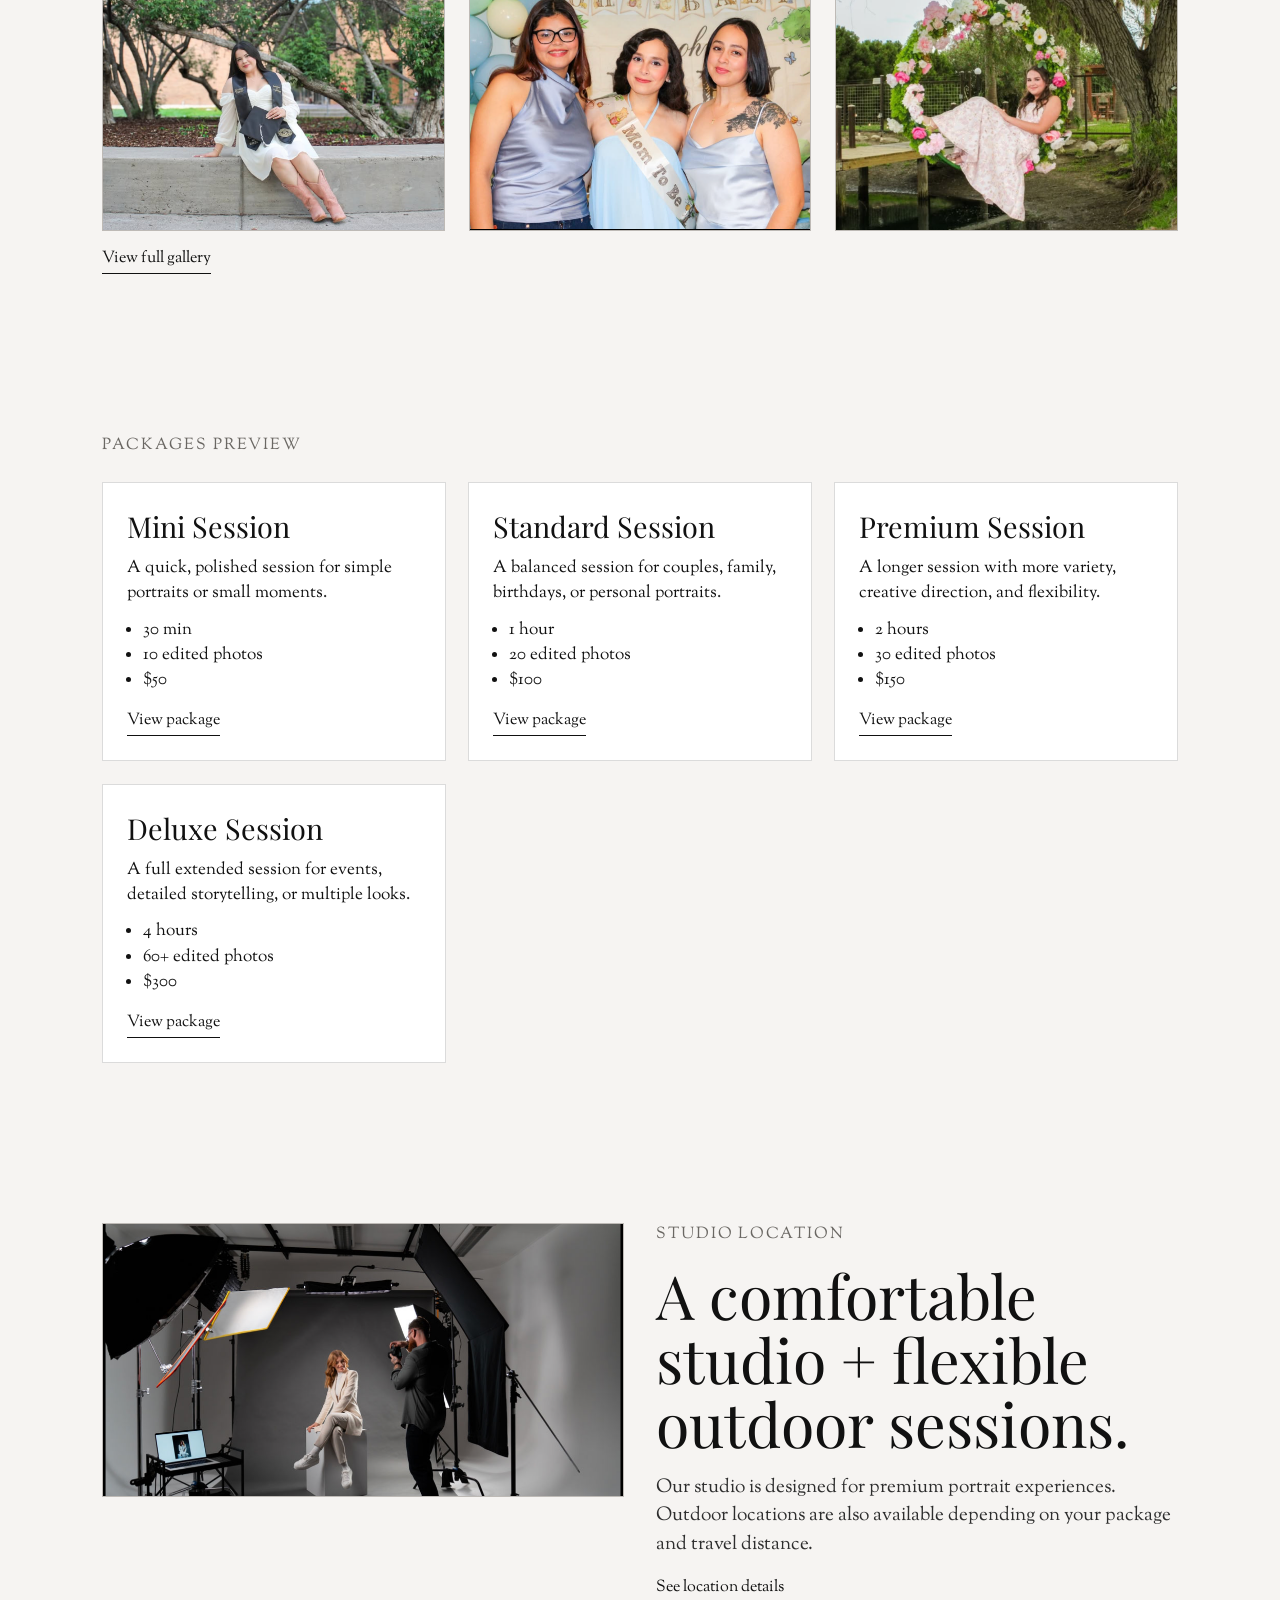
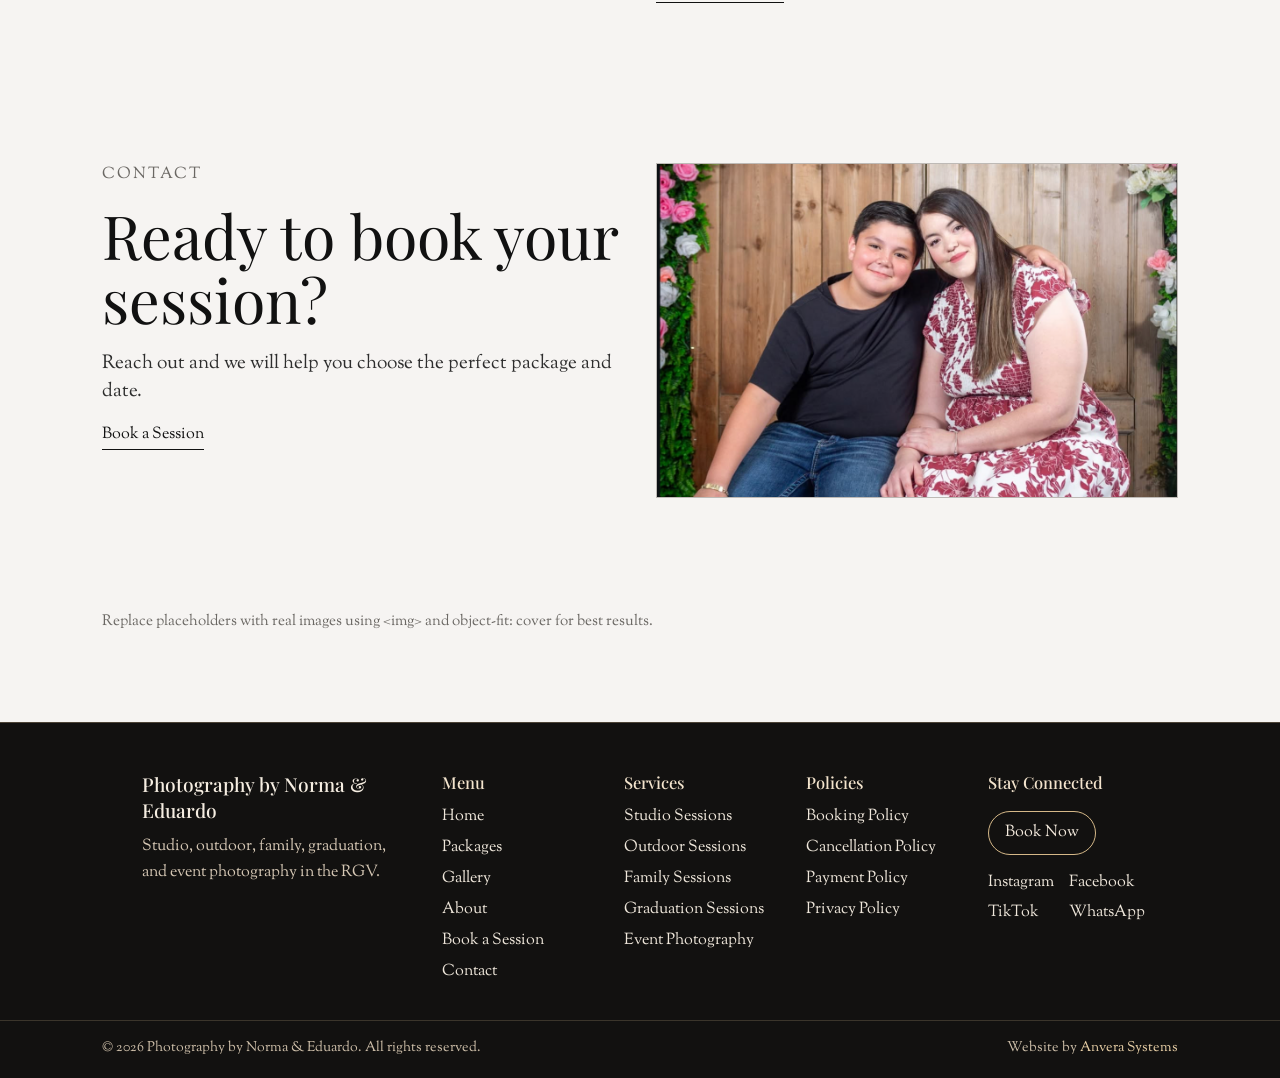
==== commit 57976a4a: "Fix public footer class mismatch and styling selectors" ====
--- a/index.html
+++ b/index.html
@@ -8,31 +8,44 @@
 <section class="section grid-2"><div class="photo-placeholder"><img src="images/photo_6.png" alt="Photo 6"></div><div><p class="kicker">Studio Location</p><h2 class="section-title">A comfortable studio + flexible outdoor sessions.</h2><p class="lead">Our studio is designed for premium portrait experiences. Outdoor locations are also available depending on your package and travel distance.</p><p style="margin-top:1rem;"><a class="text-link" href="location.html">See location details</a></p></div></section>
 <section class="section grid-2"><div><p class="kicker">Contact</p><h2 class="section-title">Ready to book your session?</h2><p class="lead">Reach out and we will help you choose the perfect package and date.</p><p style="margin-top:1rem;"><a class="button-link" href="booking.html">Book a Session</a></p></div><div class="photo-placeholder"><img src="images/photo_7.png" alt="Photo 7"></div></section>
 </main><p class="footer-note">Replace placeholders with real images using &lt;img&gt; and object-fit: cover for best results.</p>
-<footer class="public-site-footer">
+<footer class="site-footer">
   <div class="footer-inner container">
     <div class="footer-brand">
       <img src="images/footer-logo.png" alt="Photography by Norma &amp; Eduardo footer logo" class="footer-logo" onerror="this.style.display='none'; this.nextElementSibling.style.display='block';">
-      <p class="footer-brand-fallback" style="display:none;">Photography by Norma &amp; Eduardo</p>
+      <p class="footer-title footer-logo-fallback" style="display:none;">Photography by Norma &amp; Eduardo</p>
       <p class="footer-description">Studio, outdoor, family, graduation, and event photography in the RGV.</p>
     </div>
-    <div><h4>Menu</h4><ul>
-      <li><a href="index.html">Home</a></li><li><a href="packages.html">Packages</a></li><li><a href="gallery.html">Gallery</a></li><li><a href="about.html">About</a></li><li><a href="booking.html">Book a Session</a></li><li><a href="contact.html">Contact</a></li>
-    </ul></div>
-    <div><h4>Services</h4><ul>
-      <li><a href="#">Studio Sessions</a></li><li><a href="#">Outdoor Sessions</a></li><li><a href="#">Family Sessions</a></li><li><a href="#">Graduation Sessions</a></li><li><a href="#">Event Photography</a></li>
-    </ul></div>
-    <div><h4>Policies</h4><ul>
-      <!-- Placeholder policy links: replace with real policy URLs later. -->
-      <li><a href="#">Booking Policy</a></li><li><a href="#">Cancellation Policy</a></li><li><a href="#">Payment Policy</a></li><li><a href="#">Privacy Policy</a></li>
-    </ul></div>
-    <div><h4>Stay Connected</h4><a class="footer-cta" href="booking.html">Book Now</a><ul class="footer-social">
-      <!-- Placeholder social links: replace with real profile URLs later. -->
-      <li><a href="#">Instagram</a></li><li><a href="#">Facebook</a></li><li><a href="#">TikTok</a></li><li><a href="#">WhatsApp</a></li>
-    </ul></div>
+    <div class="footer-column">
+      <h4>Menu</h4>
+      <ul class="footer-links">
+        <li><a href="index.html">Home</a></li><li><a href="packages.html">Packages</a></li><li><a href="gallery.html">Gallery</a></li><li><a href="about.html">About</a></li><li><a href="booking.html">Book a Session</a></li><li><a href="contact.html">Contact</a></li>
+      </ul>
+    </div>
+    <div class="footer-column">
+      <h4>Services</h4>
+      <ul class="footer-links">
+        <li><a href="#">Studio Sessions</a></li><li><a href="#">Outdoor Sessions</a></li><li><a href="#">Family Sessions</a></li><li><a href="#">Graduation Sessions</a></li><li><a href="#">Event Photography</a></li>
+      </ul>
+    </div>
+    <div class="footer-column">
+      <h4>Policies</h4>
+      <ul class="footer-links">
+        <!-- Placeholder policy links: replace with real policy URLs later. -->
+        <li><a href="#">Booking Policy</a></li><li><a href="#">Cancellation Policy</a></li><li><a href="#">Payment Policy</a></li><li><a href="#">Privacy Policy</a></li>
+      </ul>
+    </div>
+    <div class="footer-column footer-cta">
+      <h4>Stay Connected</h4>
+      <a class="footer-book-btn" href="booking.html">Book Now</a>
+      <ul class="footer-links footer-socials">
+        <!-- Placeholder social links: replace with real profile URLs later. -->
+        <li><a href="#">Instagram</a></li><li><a href="#">Facebook</a></li><li><a href="#">TikTok</a></li><li><a href="#">WhatsApp</a></li>
+      </ul>
+    </div>
   </div>
   <div class="footer-bottom">
     <p>© 2026 Photography by Norma &amp; Eduardo. All rights reserved.</p>
-    <p>Website by <a href="https://newrduenas14.github.io/Anvera-Systems/" target="_blank" rel="noopener noreferrer">Anvera Systems</a></p>
+    <p class="anvera-credit">Website by <a href="https://newrduenas14.github.io/Anvera-Systems/" target="_blank" rel="noopener noreferrer">Anvera Systems</a></p>
   </div>
 </footer>
 </body></html>
--- a/style.css
+++ b/style.css
@@ -432,18 +432,26 @@
 .admin-table th,.admin-table td{padding:.72rem .6rem;vertical-align:top}
 
 /* Public footer */
-.public-site-footer{background:#11100f;color:#f3ece2;border-top:1px solid rgba(230,209,172,.35);margin-top:3rem}
-.footer-inner{display:grid;grid-template-columns:2fr repeat(4,1fr);gap:2rem;padding:3.1rem 8vw 2.2rem}
-.public-site-footer h4{font:500 1.05rem "Playfair Display",serif;margin-bottom:.7rem;color:#f6eee2}
-.public-site-footer ul{list-style:none;display:grid;gap:.45rem}
-.public-site-footer a{color:#efe7db;text-decoration:none;border-bottom:1px solid transparent;transition:color .2s,border-color .2s}
-.public-site-footer a:hover{color:#e3c799;border-color:#e3c799}
-.footer-logo{max-width:210px;max-height:80px;object-fit:contain;margin-bottom:.8rem}
-.footer-brand-fallback{font:500 1.2rem "Playfair Display",serif;margin-bottom:.8rem}
-.footer-description{color:#d9d0c3;max-width:36ch}
-.footer-cta{display:inline-block;margin:.35rem 0 1rem;padding:.6rem 1rem;border:1px solid #d6b98d;border-radius:999px}
-.footer-social{grid-template-columns:repeat(2,minmax(0,1fr));gap:.35rem .75rem}
-.footer-bottom{display:flex;justify-content:space-between;gap:1rem;flex-wrap:wrap;padding:1rem 8vw 1.2rem;border-top:1px solid rgba(230,209,172,.2);font-size:.9rem;color:#d3c6b5}
+body:not(.admin-page) .site-footer{background:#121110;color:#efe7dc;border-top:1px solid rgba(224,196,152,.28);margin-top:2.6rem}
+body:not(.admin-page) .site-footer .footer-inner{display:grid;grid-template-columns:2fr repeat(4,minmax(150px,1fr));gap:2rem;padding:3rem 8vw 2.2rem}
+body:not(.admin-page) .site-footer .footer-brand{max-width:420px}
+body:not(.admin-page) .site-footer .footer-logo{max-width:210px;max-height:82px;object-fit:contain;margin-bottom:.85rem}
+body:not(.admin-page) .site-footer .footer-title{font:500 1.2rem "Playfair Display",serif;margin:0 0 .7rem;color:#f6eee2}
+body:not(.admin-page) .site-footer .footer-description{margin:0;color:#d6c8b5;line-height:1.6}
+body:not(.admin-page) .site-footer .footer-column h4{font:500 1.03rem "Playfair Display",serif;margin:0 0 .75rem;color:#f3e4cd}
+body:not(.admin-page) .site-footer .footer-links{list-style:none;margin:0;padding:0;display:grid;gap:.44rem}
+body:not(.admin-page) .site-footer .footer-links li{margin:0;padding:0}
+body:not(.admin-page) .site-footer .footer-links a{color:#efe7db;text-decoration:none;border-bottom:1px solid transparent;transition:color .2s,border-color .2s}
+body:not(.admin-page) .site-footer .footer-links a:hover{color:#e2c391;border-color:#e2c391}
+body:not(.admin-page) .site-footer .footer-cta{display:flex;flex-direction:column;align-items:flex-start}
+body:not(.admin-page) .site-footer .footer-book-btn{display:inline-block;margin:.35rem 0 1rem;padding:.58rem 1rem;border:1px solid #d5b888;border-radius:999px;color:#f5ebde;text-decoration:none}
+body:not(.admin-page) .site-footer .footer-book-btn:hover{background:#d5b888;color:#1a1816}
+body:not(.admin-page) .site-footer .footer-socials{grid-template-columns:repeat(2,minmax(0,1fr));gap:.38rem .8rem}
+body:not(.admin-page) .site-footer .footer-bottom{display:flex;justify-content:space-between;gap:1rem;flex-wrap:wrap;padding:1rem 8vw 1.25rem;border-top:1px solid rgba(224,196,152,.2);font-size:.9rem;color:#d0c1ab}
+body:not(.admin-page) .site-footer .anvera-credit a{color:#ecd3a9;text-decoration:none;border-bottom:1px solid transparent}
+body:not(.admin-page) .site-footer .anvera-credit a:hover{border-color:#ecd3a9}
+@media (max-width:1100px){body:not(.admin-page) .site-footer .footer-inner{grid-template-columns:1fr 1fr;padding-left:6vw;padding-right:6vw}}
+@media (max-width:640px){body:not(.admin-page) .site-footer .footer-inner{grid-template-columns:1fr;gap:1.4rem}body:not(.admin-page) .site-footer .footer-bottom{padding-left:6vw;padding-right:6vw}}
 
 /* Admin polish */
 .admin-page .btn{background:#111;color:#fff;border:1px solid #111}
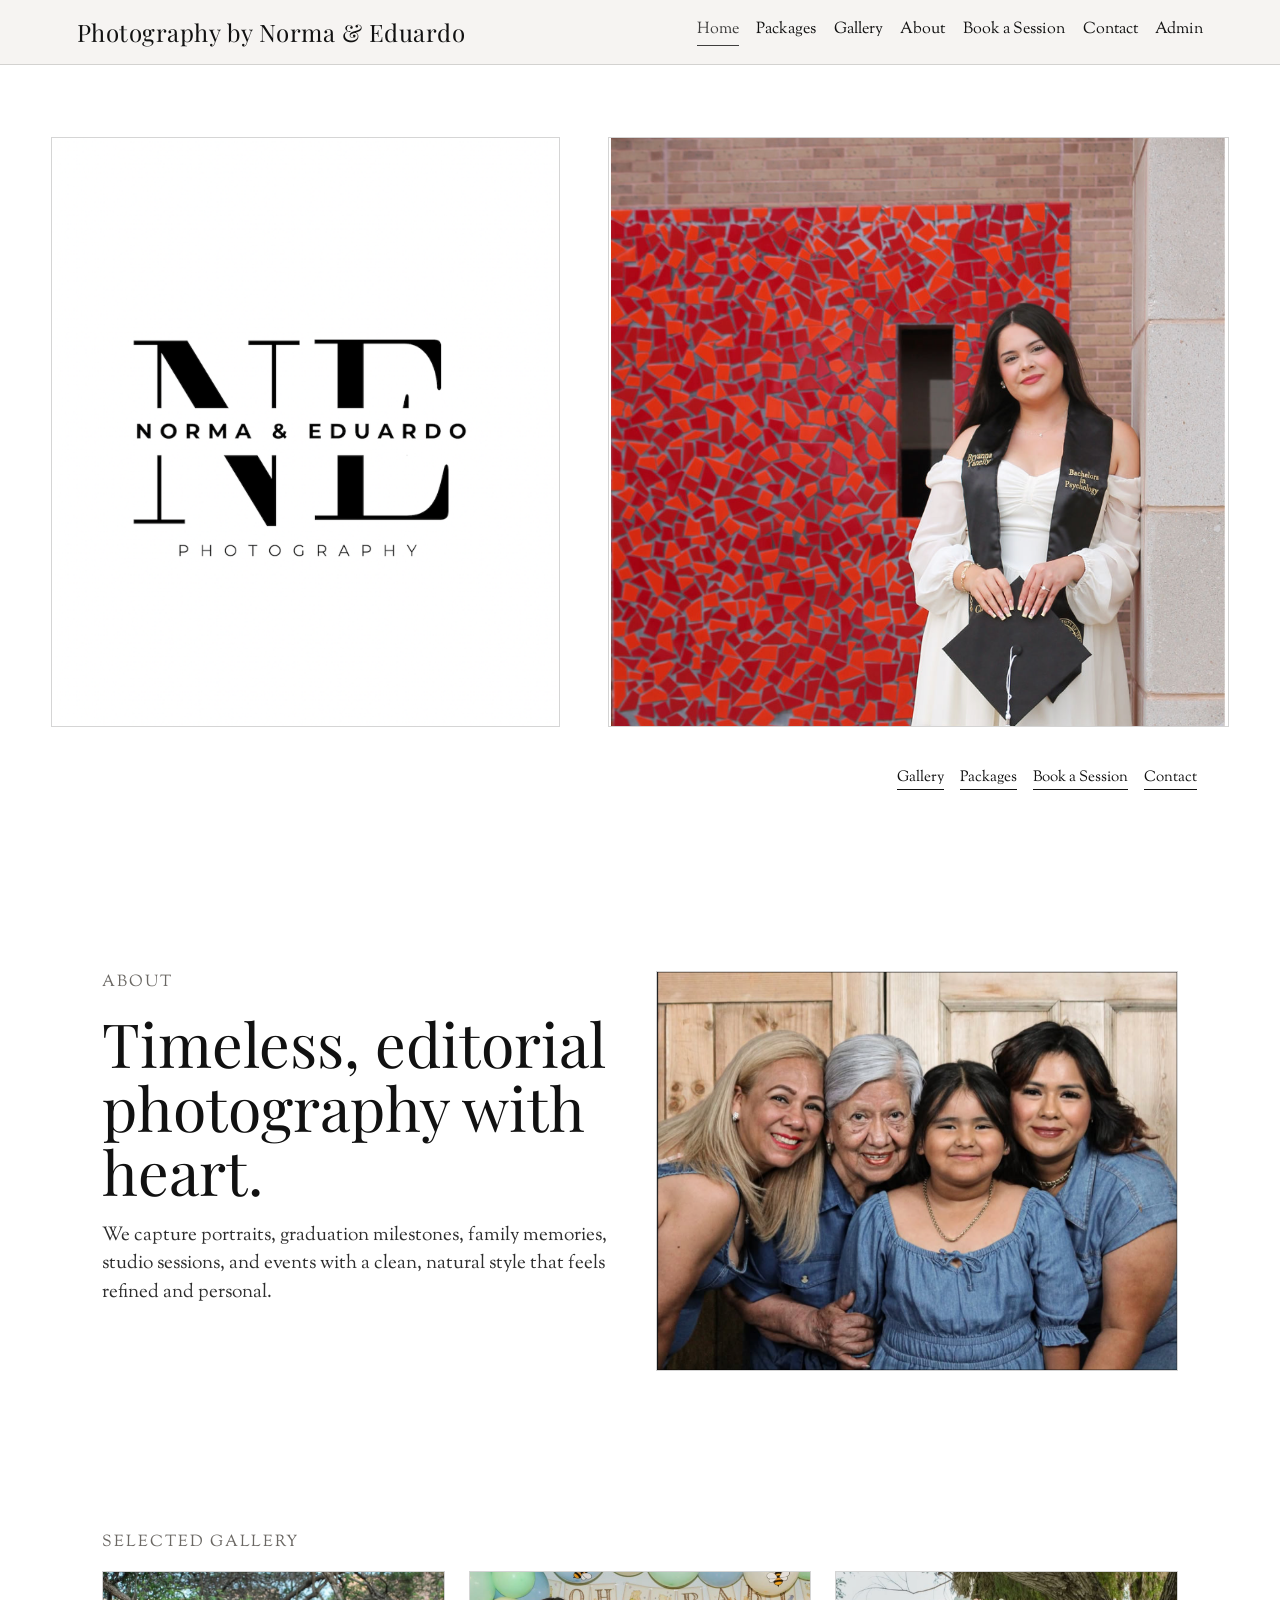
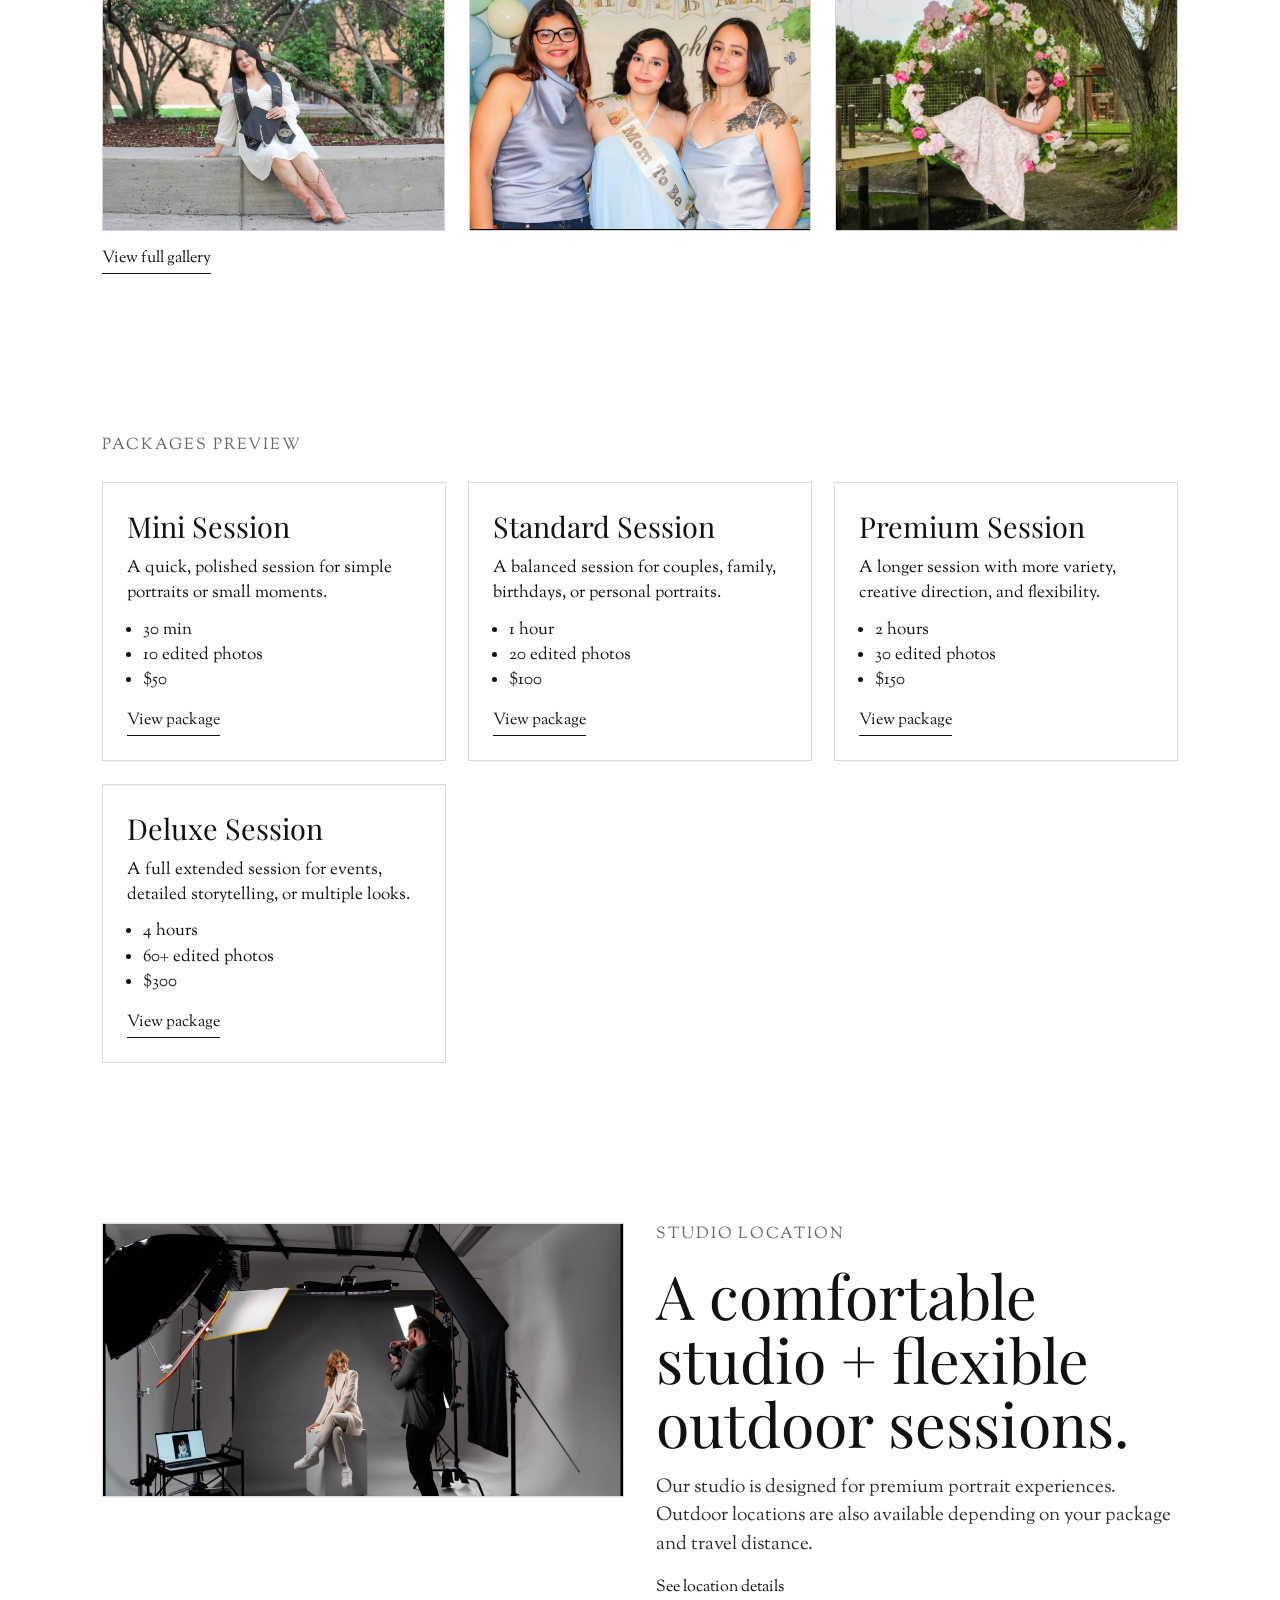
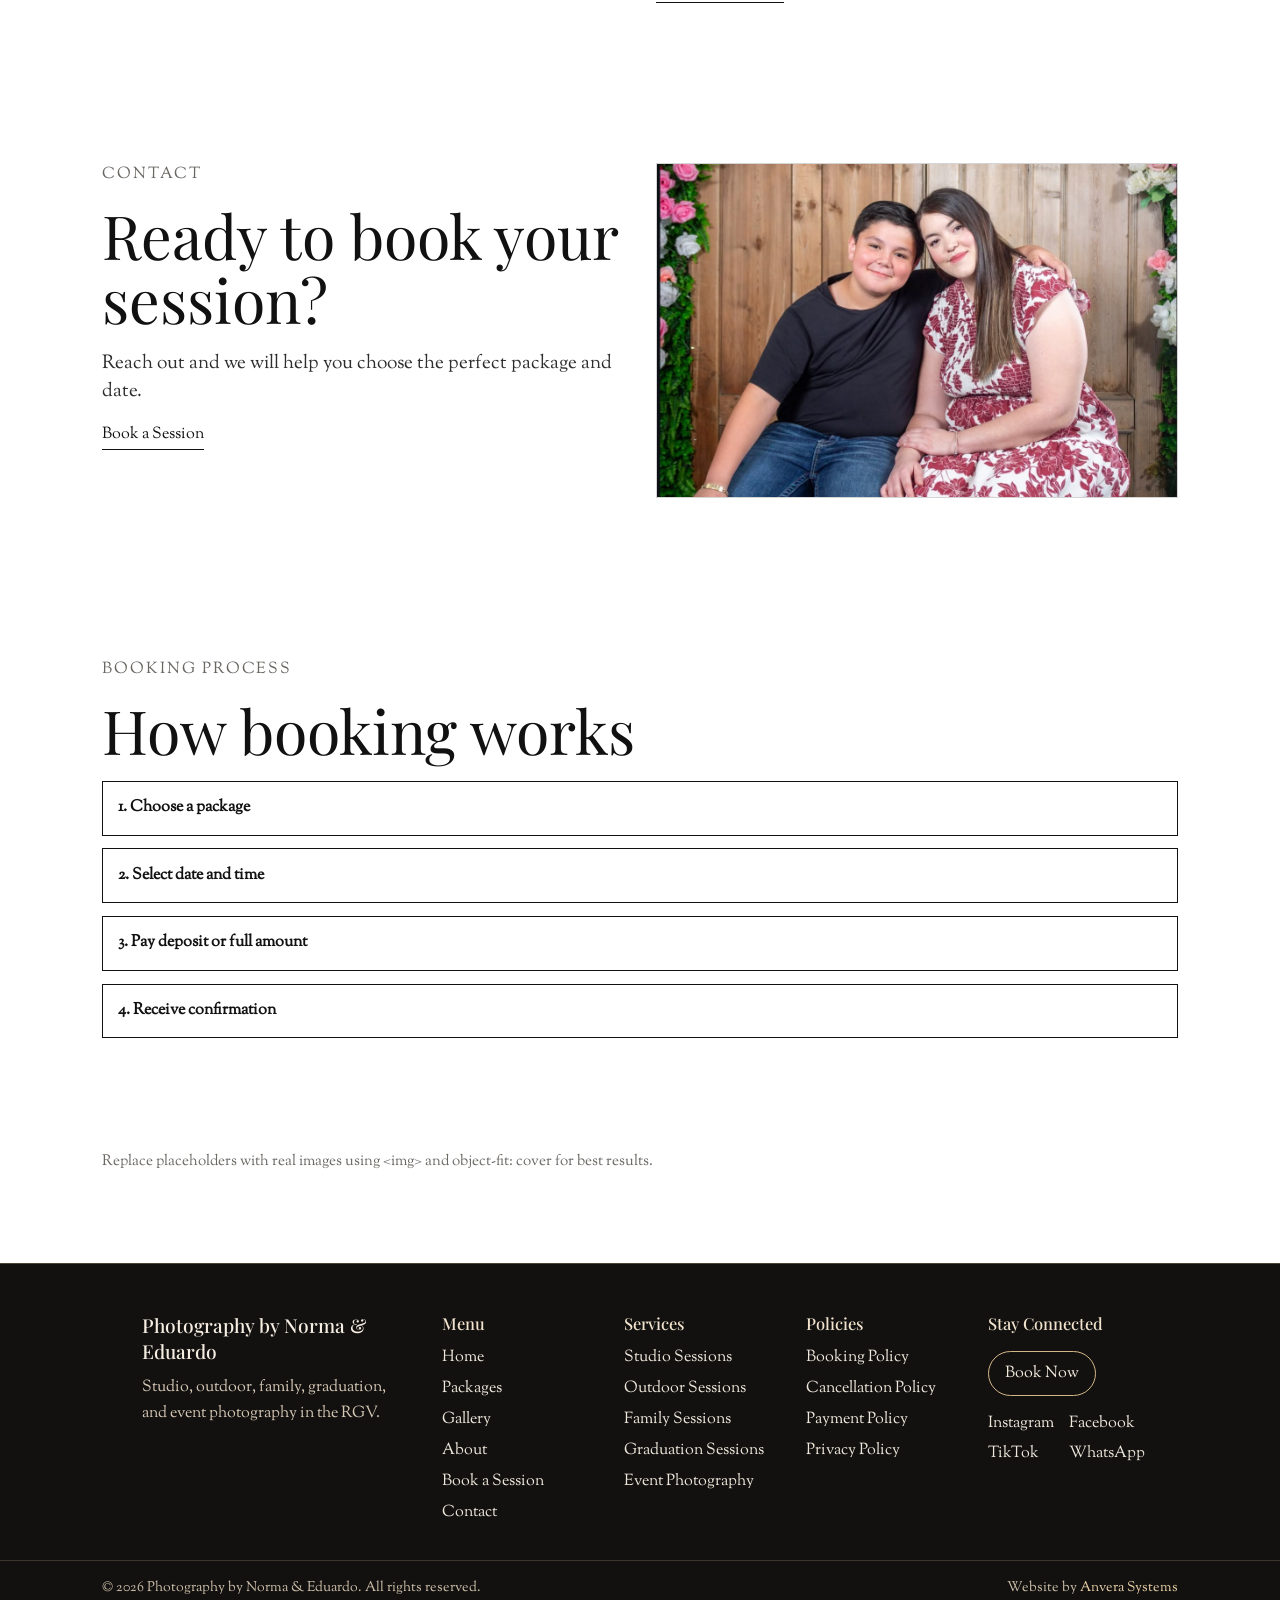
==== commit 0a74c7d7: "Improve public site mobile UX and responsive navigation" ====
--- a/index.html
+++ b/index.html
@@ -1,5 +1,5 @@
 <!DOCTYPE html><html lang="en"><head><meta charset="UTF-8"><meta name="viewport" content="width=device-width, initial-scale=1.0"><title>Photography by Norma & Eduardo</title><link rel="stylesheet" href="style.css"><link rel="preconnect" href="https://fonts.googleapis.com"><link rel="preconnect" href="https://fonts.gstatic.com" crossorigin><link href="https://fonts.googleapis.com/css2?family=Playfair+Display:wght@400;600&family=Sorts+Mill+Goudy:ital@0;1&display=swap" rel="stylesheet"></head><body class="home-page">
-<header class="site-header"><a href="index.html" class="brand">Photography by Norma & Eduardo</a><nav class="main-nav"><a class="active" href="index.html">Home</a><a href="packages.html">Packages</a><a href="gallery.html">Gallery</a><a href="about.html">About</a><a href="booking.html">Book a Session</a><a href="contact.html">Contact</a><a href="admin.html">Admin</a></nav></header>
+<header class="site-header"><a href="index.html" class="brand">Photography by Norma & Eduardo</a><button class="mobile-menu-toggle" type="button" aria-label="Toggle menu" aria-expanded="false">☰</button><nav class="main-nav"><a class="active" href="index.html">Home</a><a href="packages.html">Packages</a><a href="gallery.html">Gallery</a><a href="about.html">About</a><a href="booking.html">Book a Session</a><a href="contact.html">Contact</a><a href="admin.html">Admin</a></nav></header><nav class="mobile-nav" aria-hidden="true"><a class="active" href="index.html">Home</a><a href="packages.html">Packages</a><a href="gallery.html">Gallery</a><a href="about.html">About</a><a href="booking.html">Book a Session</a><a href="contact.html">Contact</a><a class="admin-link" href="admin.html">Admin</a></nav>
 <main>
 <section class="hero"><div class="photo-placeholder logo-placeholder"><img src="images/logo.png" alt="Studio logo" class="logo-image"></div><div class="hero-image-wrap"><div class="photo-placeholder hero-photo"><img src="images/photo_1.png" alt="Photo 1"></div><div class="hero-mini-links"><a href="gallery.html">Gallery</a><a href="packages.html">Packages</a><a href="booking.html">Book a Session</a><a href="contact.html">Contact</a></div></div></section>
 <section class="section grid-2"><div><p class="kicker">About</p><h1 class="section-title">Timeless, editorial photography with heart.</h1><p class="lead">We capture portraits, graduation milestones, family memories, studio sessions, and events with a clean, natural style that feels refined and personal.</p></div><div class="photo-placeholder"><img src="images/photo_2.png" alt="Photo 2"></div></section>
@@ -7,6 +7,7 @@
 <section class="section"><p class="kicker">Packages Preview</p><div class="cards"><article class="card"><h3>Mini Session</h3><p>A quick, polished session for simple portraits or small moments.</p><ul><li>30 min</li><li>10 edited photos</li><li>$50</li></ul><a class="text-link" href="packages.html">View package</a></article><article class="card"><h3>Standard Session</h3><p>A balanced session for couples, family, birthdays, or personal portraits.</p><ul><li>1 hour</li><li>20 edited photos</li><li>$100</li></ul><a class="text-link" href="packages.html">View package</a></article><article class="card"><h3>Premium Session</h3><p>A longer session with more variety, creative direction, and flexibility.</p><ul><li>2 hours</li><li>30 edited photos</li><li>$150</li></ul><a class="text-link" href="packages.html">View package</a></article><article class="card"><h3>Deluxe Session</h3><p>A full extended session for events, detailed storytelling, or multiple looks.</p><ul><li>4 hours</li><li>60+ edited photos</li><li>$300</li></ul><a class="text-link" href="packages.html">View package</a></article></div></section>
 <section class="section grid-2"><div class="photo-placeholder"><img src="images/photo_6.png" alt="Photo 6"></div><div><p class="kicker">Studio Location</p><h2 class="section-title">A comfortable studio + flexible outdoor sessions.</h2><p class="lead">Our studio is designed for premium portrait experiences. Outdoor locations are also available depending on your package and travel distance.</p><p style="margin-top:1rem;"><a class="text-link" href="location.html">See location details</a></p></div></section>
 <section class="section grid-2"><div><p class="kicker">Contact</p><h2 class="section-title">Ready to book your session?</h2><p class="lead">Reach out and we will help you choose the perfect package and date.</p><p style="margin-top:1rem;"><a class="button-link" href="booking.html">Book a Session</a></p></div><div class="photo-placeholder"><img src="images/photo_7.png" alt="Photo 7"></div></section>
+<section class="section"><p class="kicker">Booking Process</p><h2 class="section-title">How booking works</h2><div class="how-steps"><div class="how-step"><strong>1. Choose a package</strong></div><div class="how-step"><strong>2. Select date and time</strong></div><div class="how-step"><strong>3. Pay deposit or full amount</strong></div><div class="how-step"><strong>4. Receive confirmation</strong></div></div></section>
 </main><p class="footer-note">Replace placeholders with real images using &lt;img&gt; and object-fit: cover for best results.</p>
 <footer class="site-footer">
   <div class="footer-inner container">
@@ -18,7 +19,7 @@
     <div class="footer-column">
       <h4>Menu</h4>
       <ul class="footer-links">
-        <li><a href="index.html">Home</a></li><li><a href="packages.html">Packages</a></li><li><a href="gallery.html">Gallery</a></li><li><a href="about.html">About</a></li><li><a href="booking.html">Book a Session</a></li><li><a href="contact.html">Contact</a></li>
+        <li><a class="active" href="index.html">Home</a></li><li><a href="packages.html">Packages</a></li><li><a href="gallery.html">Gallery</a></li><li><a href="about.html">About</a></li><li><a href="booking.html">Book a Session</a></li><li><a href="contact.html">Contact</a></li>
       </ul>
     </div>
     <div class="footer-column">
@@ -48,4 +49,5 @@
     <p class="anvera-credit">Website by <a href="https://newrduenas14.github.io/Anvera-Systems/" target="_blank" rel="noopener noreferrer">Anvera Systems</a></p>
   </div>
 </footer>
-</body></html>
+<div class="sticky-mobile-cta"><a href="booking.html">Book a Session</a></div>
+<script src="script.js"></script></body></html>
--- a/style.css
+++ b/style.css
@@ -1,7 +1,7 @@
 * { box-sizing: border-box; margin: 0; padding: 0; }
 
 :root{
-  --bg:#f6f4f2;
+  --bg:#ffffff;
   --paper:#ffffff;
   --ink:#111111;
   --muted:#6a6763;
@@ -91,7 +91,7 @@
 }
 
 .photo-placeholder{
-  background:#ddd8d3;
+  background:#f7f7f7;
   border:1px solid var(--line);
   min-height:260px;
   display:flex;
@@ -228,7 +228,7 @@
   height:100%;
   overflow:hidden;
   border:1px solid var(--line);
-  background:#ddd8d3;
+  background:#f7f7f7;
 }
 
 /* Images always adapt to placeholder */
@@ -438,6 +438,8 @@
 body:not(.admin-page) .site-footer .footer-logo{max-width:210px;max-height:82px;object-fit:contain;margin-bottom:.85rem}
 body:not(.admin-page) .site-footer .footer-title{font:500 1.2rem "Playfair Display",serif;margin:0 0 .7rem;color:#f6eee2}
 body:not(.admin-page) .site-footer .footer-description{margin:0;color:#d6c8b5;line-height:1.6}
+body:not(.admin-page) .site-footer .footer-column{min-width:0}
+body:not(.admin-page) .site-footer .footer-logo-fallback{display:block}
 body:not(.admin-page) .site-footer .footer-column h4{font:500 1.03rem "Playfair Display",serif;margin:0 0 .75rem;color:#f3e4cd}
 body:not(.admin-page) .site-footer .footer-links{list-style:none;margin:0;padding:0;display:grid;gap:.44rem}
 body:not(.admin-page) .site-footer .footer-links li{margin:0;padding:0}
@@ -470,3 +472,43 @@
 .day-meta{line-height:1.2}
 @media (max-width:1100px){.footer-inner{grid-template-columns:1fr 1fr;padding-left:6vw;padding-right:6vw}}
 @media (max-width:640px){.footer-inner{grid-template-columns:1fr}.footer-bottom{padding-left:6vw;padding-right:6vw}}
+
+
+.mobile-menu-toggle,.mobile-nav,.sticky-mobile-cta{display:none;}
+.package-summary{display:grid;grid-template-columns:repeat(2,minmax(0,1fr));gap:.35rem 1rem;margin:.8rem 0;color:#222;font-size:.98rem;}
+.package-details{display:none;margin:.7rem 0;color:#333;}
+.package-details.open{display:block;}
+.card-actions{display:grid;grid-template-columns:1fr 1fr;gap:.6rem;}
+.card-actions a{display:block;text-align:center;padding:.55rem;border:1px solid #111;text-decoration:none;}
+.card-actions a:last-child{background:#111;color:#fff;}
+.how-steps{display:grid;gap:.8rem;margin-top:1rem;}
+.how-step{border:1px solid #111;padding:.9rem;}
+.location-list p{border-left:1px solid #111;padding-left:.6rem;margin:.5rem 0;}
+
+@media (max-width: 767px){
+  body{padding-bottom:84px;}
+  .site-header{padding:.8rem 1rem;background:#fff;}
+  .main-nav{display:none;}
+  .mobile-menu-toggle{display:inline-flex;align-items:center;justify-content:center;width:42px;height:38px;border:1px solid #111;background:#fff;font-size:1.2rem;}
+  .mobile-nav{display:block;max-height:0;overflow:hidden;transition:max-height .25s ease;border-bottom:1px solid var(--line);background:#fff;}
+  .mobile-nav.open{max-height:360px;}
+  .mobile-nav a{display:block;padding:.75rem 1rem;border-bottom:1px solid #eee;text-decoration:none;color:#111;}
+  .mobile-nav a.admin-link{font-size:.9rem;color:#666;}
+  .hero{grid-template-columns:1fr;min-height:auto;padding:1rem;gap:1rem;}
+  .logo-placeholder{min-height:140px;}
+  .hero-photo{min-height:280px;}
+  .hero-mini-links{display:none;}
+  .section{padding:2rem 1rem;}
+  .grid-2,.grid-3,.cards,.gallery-page .gallery-grid,.form-grid{grid-template-columns:1fr !important;display:grid;}
+  .gallery-page .gallery-grid{grid-template-rows:auto !important;}
+  .gallery-page .gallery-grid>.photo-placeholder{height:240px;}
+  .gallery-page .gallery-grid>.photo-placeholder:nth-child(1){grid-column:auto;grid-row:auto;height:300px;}
+  .gallery-page .gallery-grid>.photo-placeholder:nth-child(n+2){grid-column:auto;grid-row:auto;height:180px;}
+  .lead{font-size:1rem;}
+  .section-title{font-size:2rem;}
+  .site-footer{padding:2rem 1rem;}
+  .footer-inner{grid-template-columns:1fr !important;gap:1rem;}
+  .sticky-mobile-cta{display:block;position:fixed;left:0;right:0;bottom:0;background:#fff;border-top:1px solid #111;padding:.7rem;z-index:1200;}
+  .sticky-mobile-cta a{display:block;text-align:center;background:#111;color:#fff;padding:.8rem;border:1px solid #111;text-decoration:none;}
+}
+@media (min-width:768px){.mobile-nav{display:none !important;}}
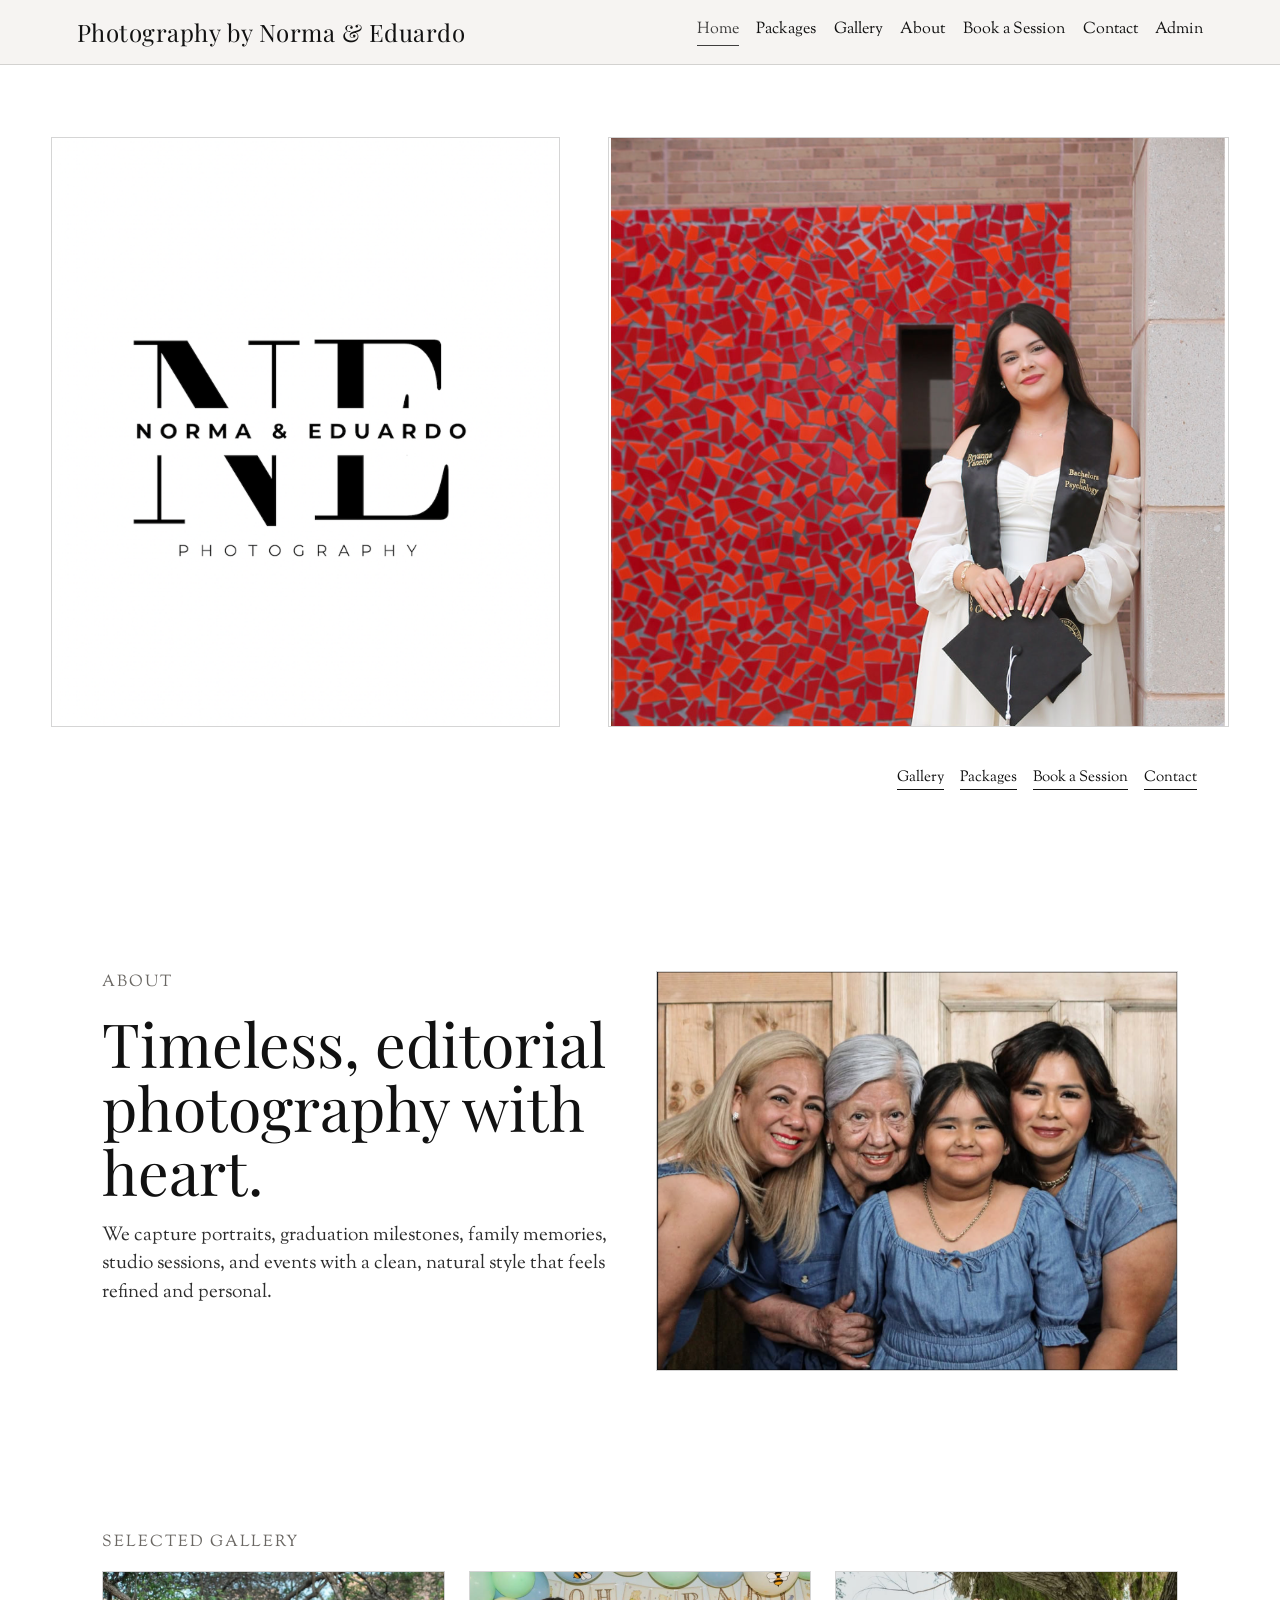
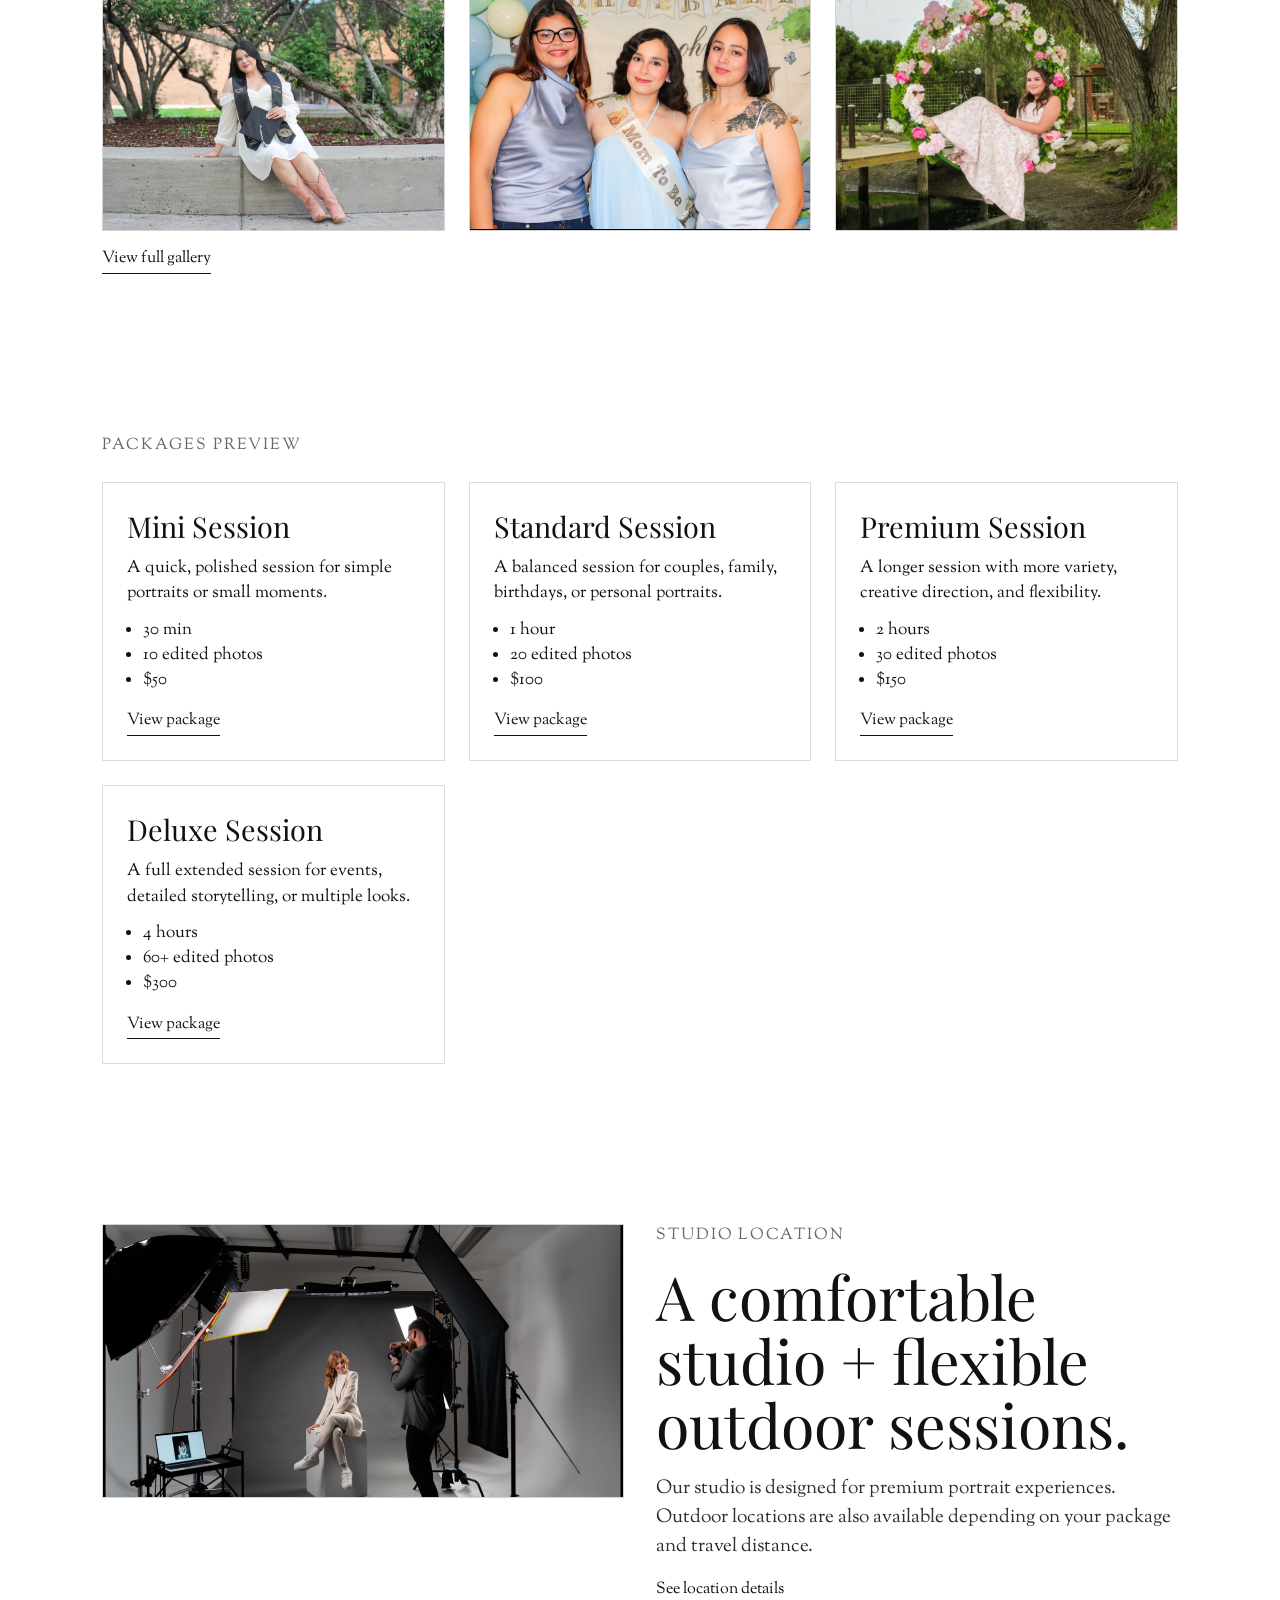
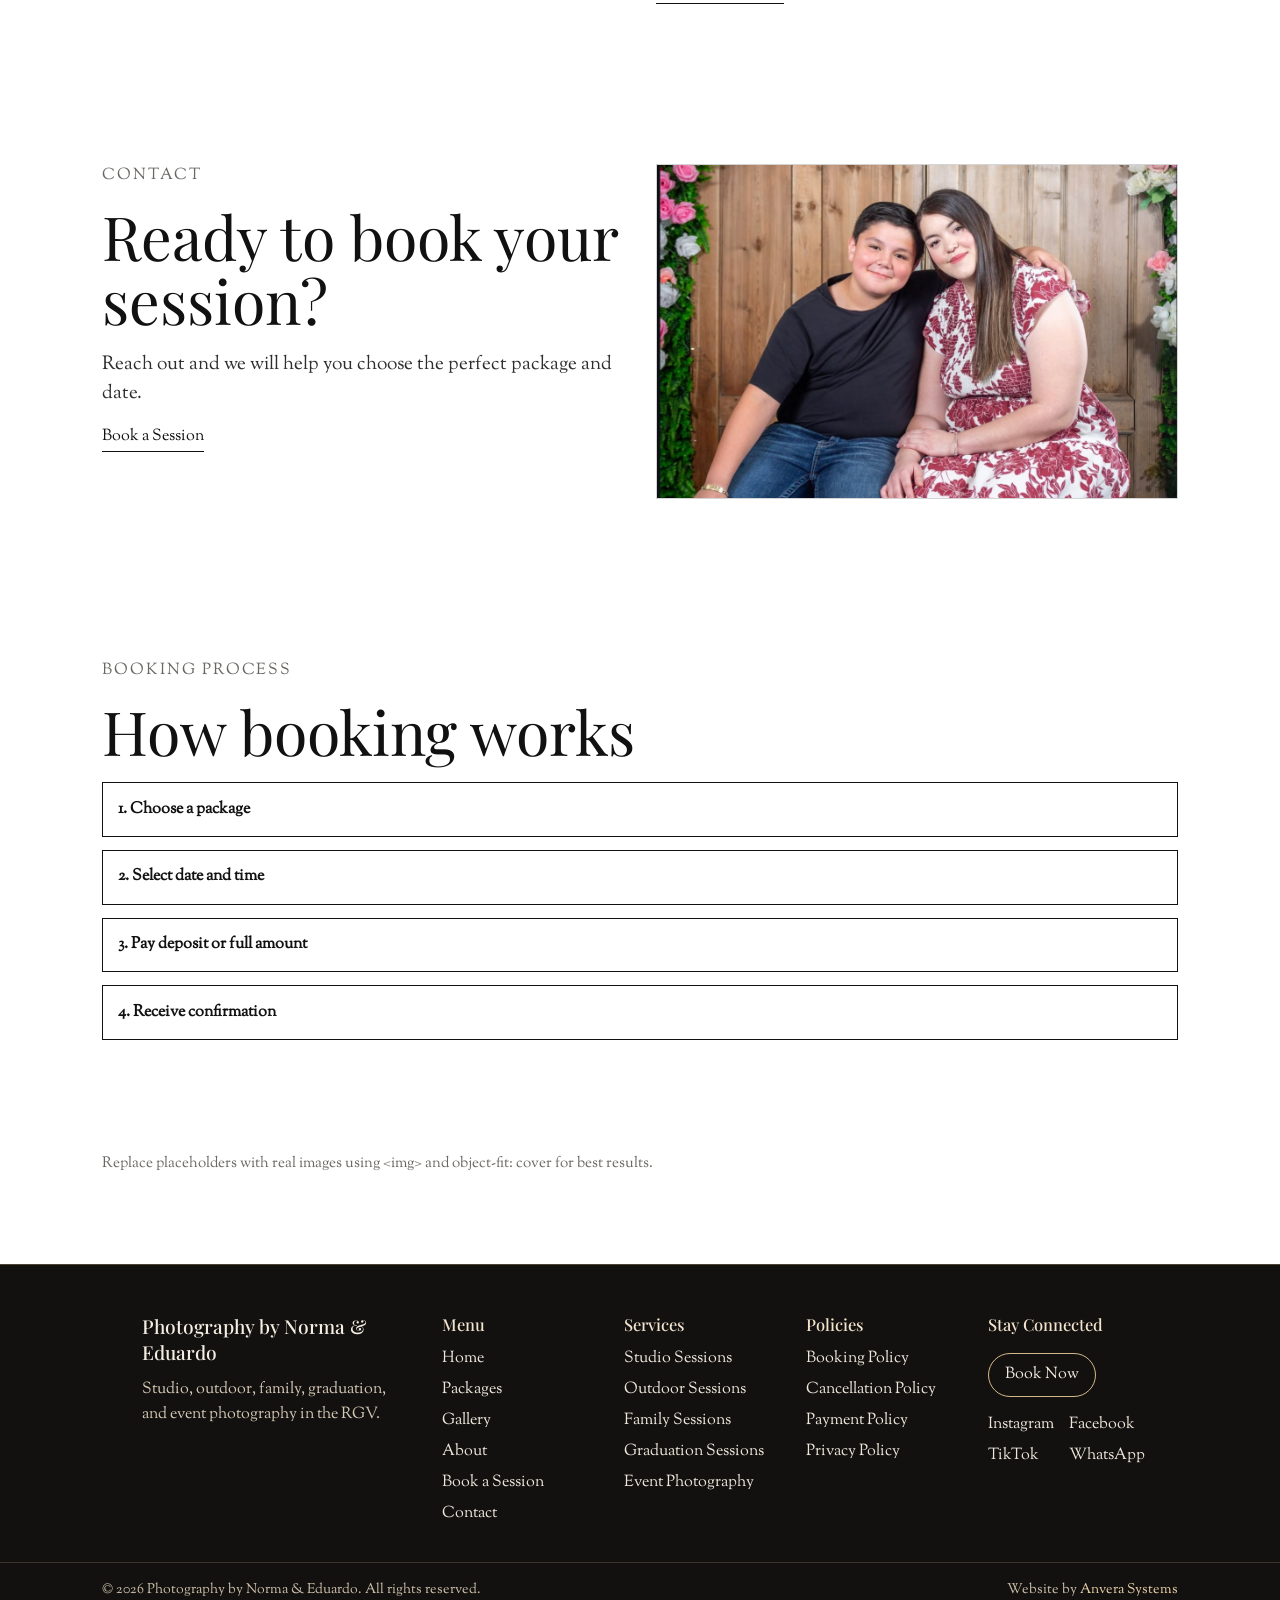
==== commit 0042ab75: "Restore clean package card layout and wire footer service anchors" ====
--- a/index.html
+++ b/index.html
@@ -1,10 +1,10 @@
 <!DOCTYPE html><html lang="en"><head><meta charset="UTF-8"><meta name="viewport" content="width=device-width, initial-scale=1.0"><title>Photography by Norma & Eduardo</title><link rel="stylesheet" href="style.css"><link rel="preconnect" href="https://fonts.googleapis.com"><link rel="preconnect" href="https://fonts.gstatic.com" crossorigin><link href="https://fonts.googleapis.com/css2?family=Playfair+Display:wght@400;600&family=Sorts+Mill+Goudy:ital@0;1&display=swap" rel="stylesheet"></head><body class="home-page">
-<header class="site-header"><a href="index.html" class="brand">Photography by Norma & Eduardo</a><button class="mobile-menu-toggle" type="button" aria-label="Toggle menu" aria-expanded="false">☰</button><nav class="main-nav"><a class="active" href="index.html">Home</a><a href="packages.html">Packages</a><a href="gallery.html">Gallery</a><a href="about.html">About</a><a href="booking.html">Book a Session</a><a href="contact.html">Contact</a><a href="admin.html">Admin</a></nav></header><nav class="mobile-nav" aria-hidden="true"><a class="active" href="index.html">Home</a><a href="packages.html">Packages</a><a href="gallery.html">Gallery</a><a href="about.html">About</a><a href="booking.html">Book a Session</a><a href="contact.html">Contact</a><a class="admin-link" href="admin.html">Admin</a></nav>
+<header class="site-header"><a href="index.html" class="brand">Photography by Norma & Eduardo</a><button class="menu-toggle" type="button" aria-label="Toggle menu" aria-expanded="false">☰</button><nav class="main-nav"><a class="active" href="index.html">Home</a><a href="packages.html">Packages</a><a href="gallery.html">Gallery</a><a href="about.html">About</a><a href="booking.html">Book a Session</a><a href="contact.html">Contact</a><a href="admin.html">Admin</a></nav></header><nav class="mobile-menu" aria-hidden="true"><a class="active" href="index.html">Home</a><a href="packages.html">Packages</a><a href="gallery.html">Gallery</a><a href="about.html">About</a><a href="booking.html">Book a Session</a><a href="contact.html">Contact</a><a class="admin-link" href="admin.html">Admin</a></nav>
 <main>
 <section class="hero"><div class="photo-placeholder logo-placeholder"><img src="images/logo.png" alt="Studio logo" class="logo-image"></div><div class="hero-image-wrap"><div class="photo-placeholder hero-photo"><img src="images/photo_1.png" alt="Photo 1"></div><div class="hero-mini-links"><a href="gallery.html">Gallery</a><a href="packages.html">Packages</a><a href="booking.html">Book a Session</a><a href="contact.html">Contact</a></div></div></section>
 <section class="section grid-2"><div><p class="kicker">About</p><h1 class="section-title">Timeless, editorial photography with heart.</h1><p class="lead">We capture portraits, graduation milestones, family memories, studio sessions, and events with a clean, natural style that feels refined and personal.</p></div><div class="photo-placeholder"><img src="images/photo_2.png" alt="Photo 2"></div></section>
 <section class="section"><p class="kicker">Selected Gallery</p><div class="grid-3"><div class="photo-placeholder"><img src="images/photo_3.png" alt="Photo 3"></div><div class="photo-placeholder"><img src="images/photo_4.png" alt="Photo 4"></div><div class="photo-placeholder"><img src="images/photo_5.png" alt="Photo 5"></div></div><p style="margin-top:1rem;"><a class="text-link" href="gallery.html">View full gallery</a></p></section>
-<section class="section"><p class="kicker">Packages Preview</p><div class="cards"><article class="card"><h3>Mini Session</h3><p>A quick, polished session for simple portraits or small moments.</p><ul><li>30 min</li><li>10 edited photos</li><li>$50</li></ul><a class="text-link" href="packages.html">View package</a></article><article class="card"><h3>Standard Session</h3><p>A balanced session for couples, family, birthdays, or personal portraits.</p><ul><li>1 hour</li><li>20 edited photos</li><li>$100</li></ul><a class="text-link" href="packages.html">View package</a></article><article class="card"><h3>Premium Session</h3><p>A longer session with more variety, creative direction, and flexibility.</p><ul><li>2 hours</li><li>30 edited photos</li><li>$150</li></ul><a class="text-link" href="packages.html">View package</a></article><article class="card"><h3>Deluxe Session</h3><p>A full extended session for events, detailed storytelling, or multiple looks.</p><ul><li>4 hours</li><li>60+ edited photos</li><li>$300</li></ul><a class="text-link" href="packages.html">View package</a></article></div></section>
+<section class="section"><p class="kicker">Packages Preview</p><div class="cards package-grid"><article class="card"><h3>Mini Session</h3><p>A quick, polished session for simple portraits or small moments.</p><ul><li>30 min</li><li>10 edited photos</li><li>$50</li></ul><a class="text-link" href="packages.html#mini-session">View package</a></article><article class="card"><h3>Standard Session</h3><p>A balanced session for couples, family, birthdays, or personal portraits.</p><ul><li>1 hour</li><li>20 edited photos</li><li>$100</li></ul><a class="text-link" href="packages.html#standard-session">View package</a></article><article class="card"><h3>Premium Session</h3><p>A longer session with more variety, creative direction, and flexibility.</p><ul><li>2 hours</li><li>30 edited photos</li><li>$150</li></ul><a class="text-link" href="packages.html#premium-session">View package</a></article><article class="card"><h3>Deluxe Session</h3><p>A full extended session for events, detailed storytelling, or multiple looks.</p><ul><li>4 hours</li><li>60+ edited photos</li><li>$300</li></ul><a class="text-link" href="packages.html#deluxe-session">View package</a></article></div></section>
 <section class="section grid-2"><div class="photo-placeholder"><img src="images/photo_6.png" alt="Photo 6"></div><div><p class="kicker">Studio Location</p><h2 class="section-title">A comfortable studio + flexible outdoor sessions.</h2><p class="lead">Our studio is designed for premium portrait experiences. Outdoor locations are also available depending on your package and travel distance.</p><p style="margin-top:1rem;"><a class="text-link" href="location.html">See location details</a></p></div></section>
 <section class="section grid-2"><div><p class="kicker">Contact</p><h2 class="section-title">Ready to book your session?</h2><p class="lead">Reach out and we will help you choose the perfect package and date.</p><p style="margin-top:1rem;"><a class="button-link" href="booking.html">Book a Session</a></p></div><div class="photo-placeholder"><img src="images/photo_7.png" alt="Photo 7"></div></section>
 <section class="section"><p class="kicker">Booking Process</p><h2 class="section-title">How booking works</h2><div class="how-steps"><div class="how-step"><strong>1. Choose a package</strong></div><div class="how-step"><strong>2. Select date and time</strong></div><div class="how-step"><strong>3. Pay deposit or full amount</strong></div><div class="how-step"><strong>4. Receive confirmation</strong></div></div></section>
@@ -25,7 +25,7 @@
     <div class="footer-column">
       <h4>Services</h4>
       <ul class="footer-links">
-        <li><a href="#">Studio Sessions</a></li><li><a href="#">Outdoor Sessions</a></li><li><a href="#">Family Sessions</a></li><li><a href="#">Graduation Sessions</a></li><li><a href="#">Event Photography</a></li>
+        <li><a href="gallery.html#studio-sessions">Studio Sessions</a></li><li><a href="gallery.html#outdoor-sessions">Outdoor Sessions</a></li><li><a href="gallery.html#family-sessions">Family Sessions</a></li><li><a href="gallery.html#graduation-sessions">Graduation Sessions</a></li><li><a href="gallery.html#event-photography">Event Photography</a></li>
       </ul>
     </div>
     <div class="footer-column">
--- a/style.css
+++ b/style.css
@@ -474,7 +474,7 @@
 @media (max-width:640px){.footer-inner{grid-template-columns:1fr}.footer-bottom{padding-left:6vw;padding-right:6vw}}
 
 
-.mobile-menu-toggle,.mobile-nav,.sticky-mobile-cta{display:none;}
+.menu-toggle,.mobile-menu,.sticky-mobile-cta{display:none;}
 .package-summary{display:grid;grid-template-columns:repeat(2,minmax(0,1fr));gap:.35rem 1rem;margin:.8rem 0;color:#222;font-size:.98rem;}
 .package-details{display:none;margin:.7rem 0;color:#333;}
 .package-details.open{display:block;}
@@ -489,11 +489,11 @@
   body{padding-bottom:84px;}
   .site-header{padding:.8rem 1rem;background:#fff;}
   .main-nav{display:none;}
-  .mobile-menu-toggle{display:inline-flex;align-items:center;justify-content:center;width:42px;height:38px;border:1px solid #111;background:#fff;font-size:1.2rem;}
-  .mobile-nav{display:block;max-height:0;overflow:hidden;transition:max-height .25s ease;border-bottom:1px solid var(--line);background:#fff;}
-  .mobile-nav.open{max-height:360px;}
-  .mobile-nav a{display:block;padding:.75rem 1rem;border-bottom:1px solid #eee;text-decoration:none;color:#111;}
-  .mobile-nav a.admin-link{font-size:.9rem;color:#666;}
+  .menu-toggle{display:inline-flex;align-items:center;justify-content:center;width:42px;height:38px;border:1px solid #111;background:#fff;font-size:1.2rem;}
+  .mobile-menu{display:block;max-height:0;overflow:hidden;transition:max-height .25s ease;border-bottom:1px solid var(--line);background:#fff;}
+  .mobile-menu.open{max-height:360px;}
+  .mobile-menu a{display:block;padding:.75rem 1rem;border-bottom:1px solid #eee;text-decoration:none;color:#111;}
+  .mobile-menu a.admin-link{font-size:.9rem;color:#666;}
   .hero{grid-template-columns:1fr;min-height:auto;padding:1rem;gap:1rem;}
   .logo-placeholder{min-height:140px;}
   .hero-photo{min-height:280px;}
@@ -511,4 +511,10 @@
   .sticky-mobile-cta{display:block;position:fixed;left:0;right:0;bottom:0;background:#fff;border-top:1px solid #111;padding:.7rem;z-index:1200;}
   .sticky-mobile-cta a{display:block;text-align:center;background:#111;color:#fff;padding:.8rem;border:1px solid #111;text-decoration:none;}
 }
-@media (min-width:768px){.mobile-nav{display:none !important;}}
+@media (min-width:768px){.mobile-menu{display:none !important;}}
+
+.package-grid{display:grid;grid-template-columns:repeat(3,minmax(0,1fr));gap:1.5rem;}
+.package-card{background:#fff;border:1px solid rgba(17,17,17,.18);padding:1.5rem;display:flex;flex-direction:column;justify-content:space-between;gap:.7rem;}
+.package-card ul{margin:.6rem 0 0.8rem;padding-left:1.1rem;}
+@media (max-width:900px){.package-grid{grid-template-columns:repeat(2,minmax(0,1fr));}}
+@media (max-width:640px){.package-grid{grid-template-columns:1fr;}}
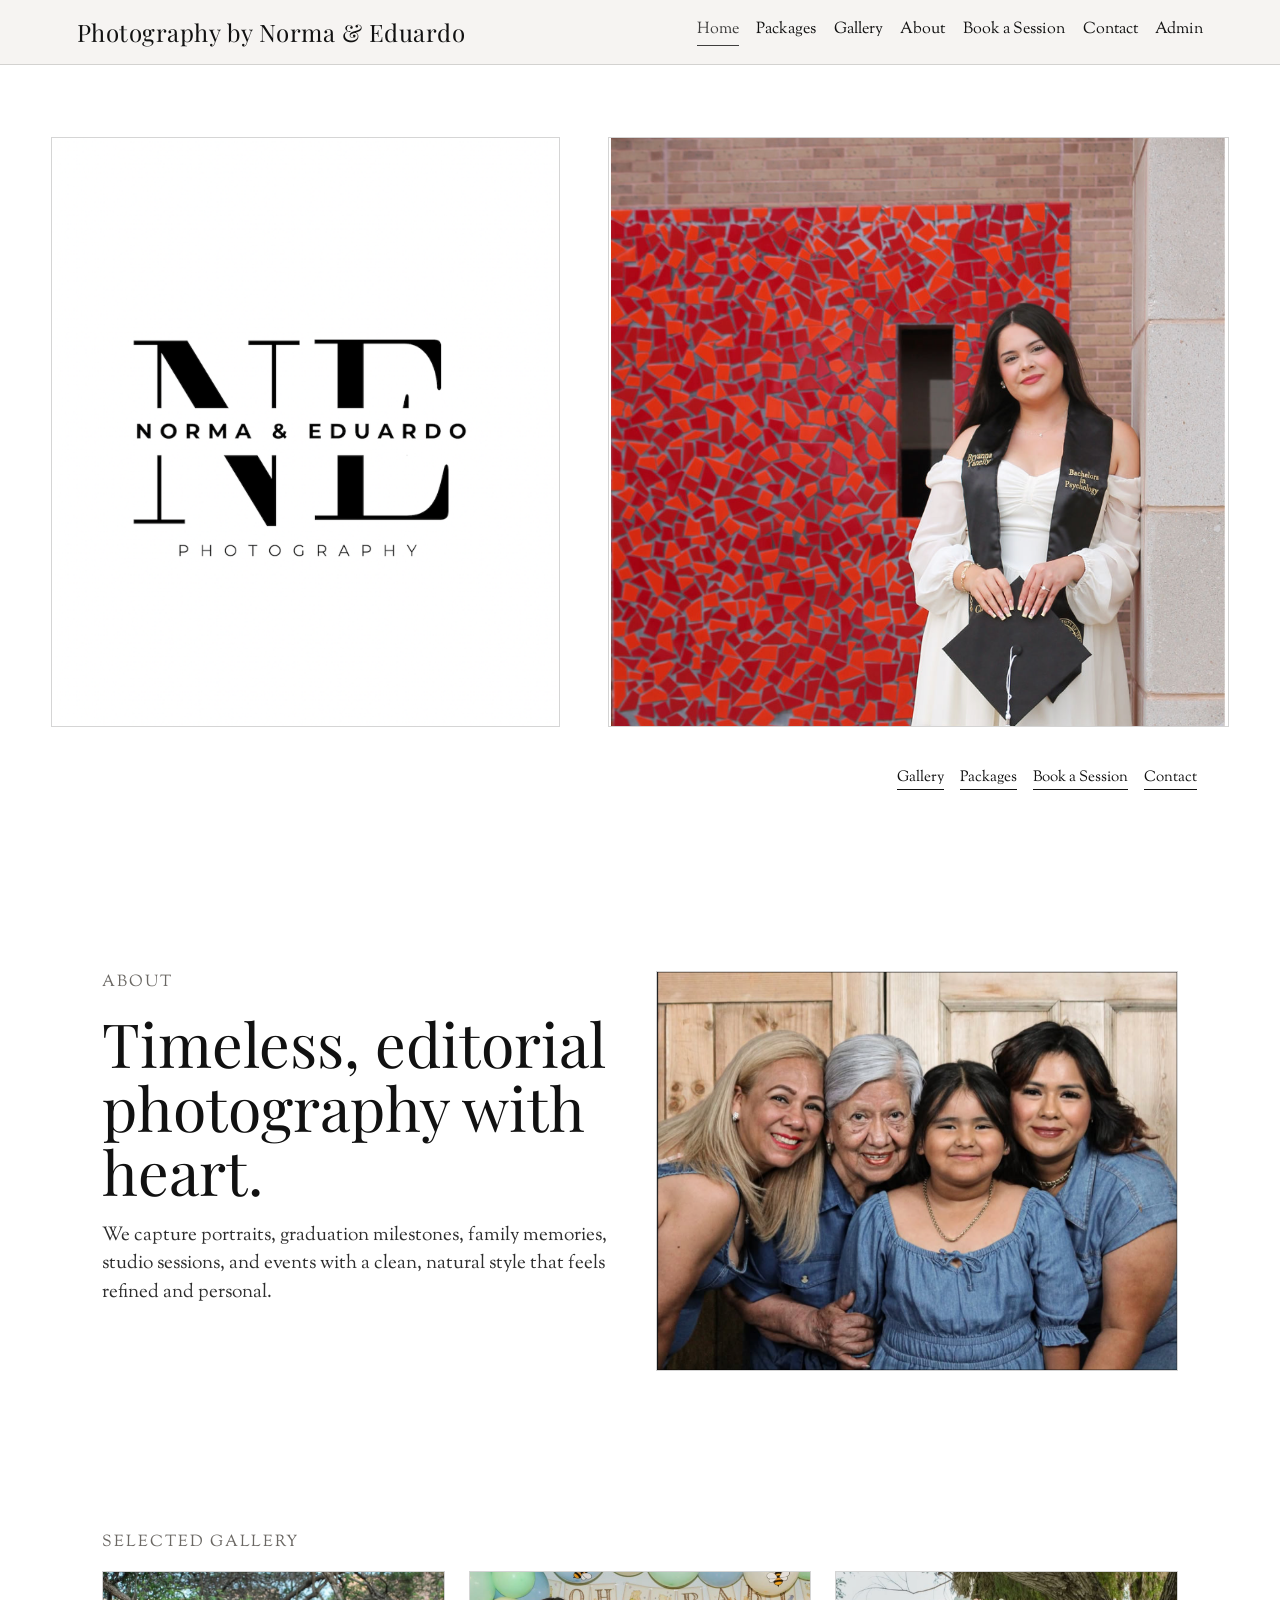
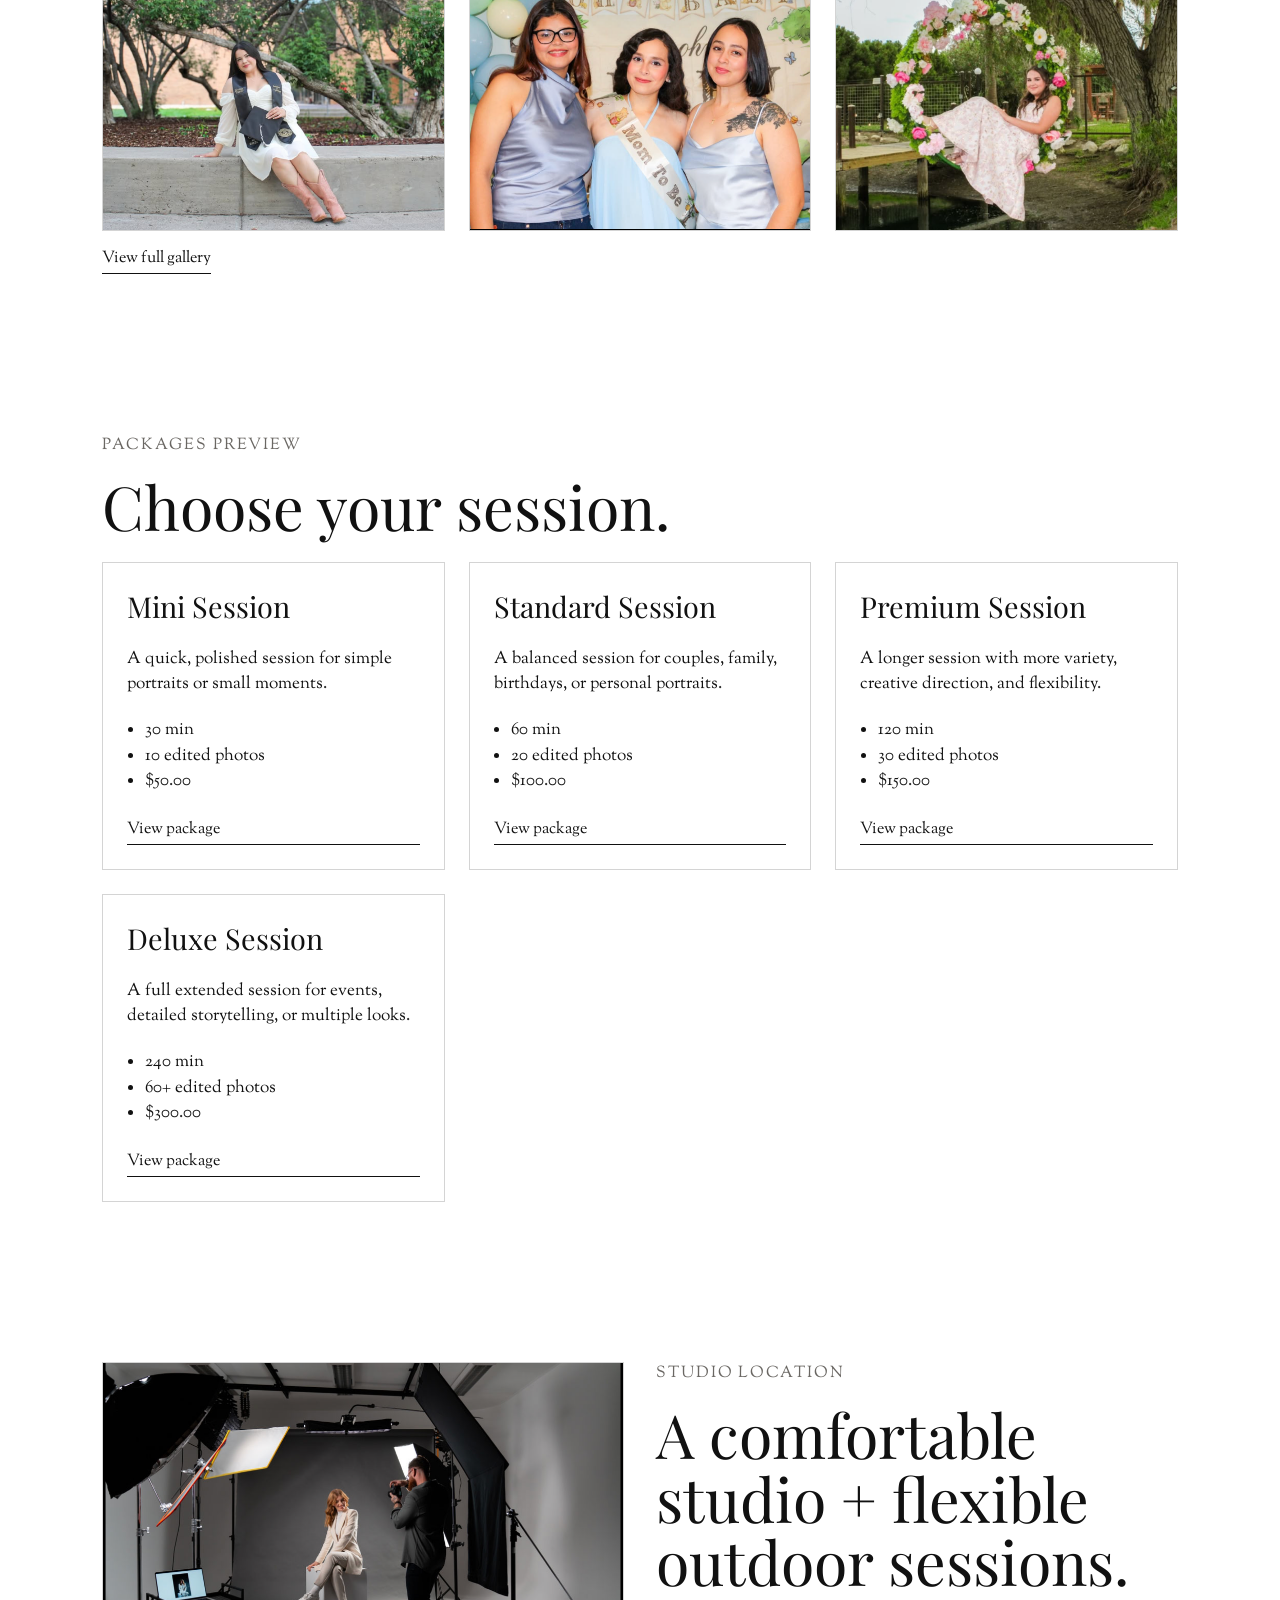
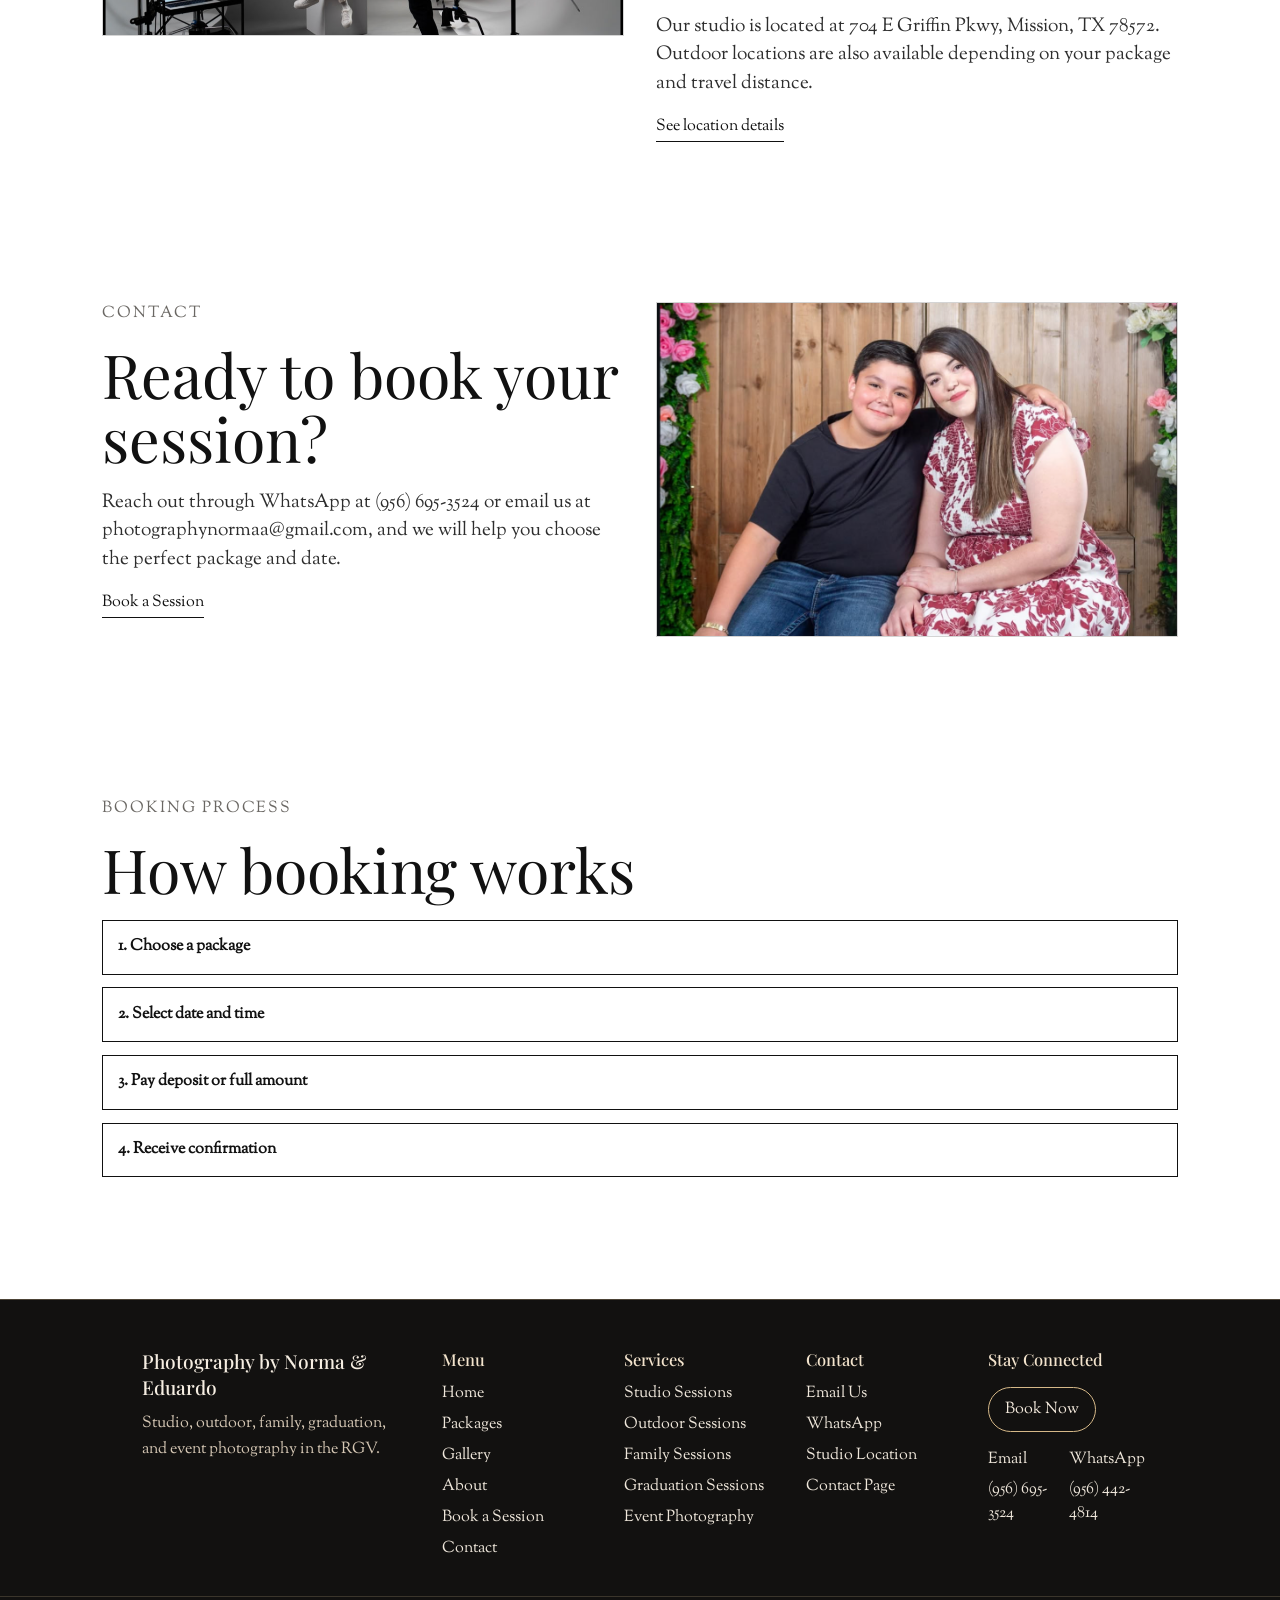
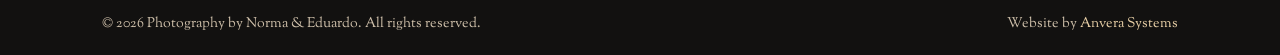
==== commit e39a92e5: "Add files via upload" ====
--- a/index.html
+++ b/index.html
@@ -4,11 +4,11 @@
 <section class="hero"><div class="photo-placeholder logo-placeholder"><img src="images/logo.png" alt="Studio logo" class="logo-image"></div><div class="hero-image-wrap"><div class="photo-placeholder hero-photo"><img src="images/photo_1.png" alt="Photo 1"></div><div class="hero-mini-links"><a href="gallery.html">Gallery</a><a href="packages.html">Packages</a><a href="booking.html">Book a Session</a><a href="contact.html">Contact</a></div></div></section>
 <section class="section grid-2"><div><p class="kicker">About</p><h1 class="section-title">Timeless, editorial photography with heart.</h1><p class="lead">We capture portraits, graduation milestones, family memories, studio sessions, and events with a clean, natural style that feels refined and personal.</p></div><div class="photo-placeholder"><img src="images/photo_2.png" alt="Photo 2"></div></section>
 <section class="section"><p class="kicker">Selected Gallery</p><div class="grid-3"><div class="photo-placeholder"><img src="images/photo_3.png" alt="Photo 3"></div><div class="photo-placeholder"><img src="images/photo_4.png" alt="Photo 4"></div><div class="photo-placeholder"><img src="images/photo_5.png" alt="Photo 5"></div></div><p style="margin-top:1rem;"><a class="text-link" href="gallery.html">View full gallery</a></p></section>
-<section class="section"><p class="kicker">Packages Preview</p><div class="cards package-grid"><article class="card"><h3>Mini Session</h3><p>A quick, polished session for simple portraits or small moments.</p><ul><li>30 min</li><li>10 edited photos</li><li>$50</li></ul><a class="text-link" href="packages.html#mini-session">View package</a></article><article class="card"><h3>Standard Session</h3><p>A balanced session for couples, family, birthdays, or personal portraits.</p><ul><li>1 hour</li><li>20 edited photos</li><li>$100</li></ul><a class="text-link" href="packages.html#standard-session">View package</a></article><article class="card"><h3>Premium Session</h3><p>A longer session with more variety, creative direction, and flexibility.</p><ul><li>2 hours</li><li>30 edited photos</li><li>$150</li></ul><a class="text-link" href="packages.html#premium-session">View package</a></article><article class="card"><h3>Deluxe Session</h3><p>A full extended session for events, detailed storytelling, or multiple looks.</p><ul><li>4 hours</li><li>60+ edited photos</li><li>$300</li></ul><a class="text-link" href="packages.html#deluxe-session">View package</a></article></div></section>
-<section class="section grid-2"><div class="photo-placeholder"><img src="images/photo_6.png" alt="Photo 6"></div><div><p class="kicker">Studio Location</p><h2 class="section-title">A comfortable studio + flexible outdoor sessions.</h2><p class="lead">Our studio is designed for premium portrait experiences. Outdoor locations are also available depending on your package and travel distance.</p><p style="margin-top:1rem;"><a class="text-link" href="location.html">See location details</a></p></div></section>
-<section class="section grid-2"><div><p class="kicker">Contact</p><h2 class="section-title">Ready to book your session?</h2><p class="lead">Reach out and we will help you choose the perfect package and date.</p><p style="margin-top:1rem;"><a class="button-link" href="booking.html">Book a Session</a></p></div><div class="photo-placeholder"><img src="images/photo_7.png" alt="Photo 7"></div></section>
+<section class="section"><p class="kicker">Packages Preview</p><h2 class="section-title">Choose your session.</h2><div id="packagesGrid" class="cards package-grid"></div></section>
+<section class="section grid-2"><div class="photo-placeholder"><img src="images/photo_6.png" alt="Photo 6"></div><div><p class="kicker">Studio Location</p><h2 class="section-title">A comfortable studio + flexible outdoor sessions.</h2><p class="lead">Our studio is located at 704 E Griffin Pkwy, Mission, TX 78572. Outdoor locations are also available depending on your package and travel distance.</p><p style="margin-top:1rem;"><a class="text-link" href="location.html">See location details</a></p></div></section>
+<section class="section grid-2"><div><p class="kicker">Contact</p><h2 class="section-title">Ready to book your session?</h2><p class="lead">Reach out through WhatsApp at (956) 695-3524 or email us at photographynormaa@gmail.com, and we will help you choose the perfect package and date.</p><p style="margin-top:1rem;"><a class="button-link" href="booking.html">Book a Session</a></p></div><div class="photo-placeholder"><img src="images/photo_7.png" alt="Photo 7"></div></section>
 <section class="section"><p class="kicker">Booking Process</p><h2 class="section-title">How booking works</h2><div class="how-steps"><div class="how-step"><strong>1. Choose a package</strong></div><div class="how-step"><strong>2. Select date and time</strong></div><div class="how-step"><strong>3. Pay deposit or full amount</strong></div><div class="how-step"><strong>4. Receive confirmation</strong></div></div></section>
-</main><p class="footer-note">Replace placeholders with real images using &lt;img&gt; and object-fit: cover for best results.</p>
+</main>
 <footer class="site-footer">
   <div class="footer-inner container">
     <div class="footer-brand">
@@ -29,18 +29,16 @@
       </ul>
     </div>
     <div class="footer-column">
-      <h4>Policies</h4>
+      <h4>Contact</h4>
       <ul class="footer-links">
-        <!-- Placeholder policy links: replace with real policy URLs later. -->
-        <li><a href="#">Booking Policy</a></li><li><a href="#">Cancellation Policy</a></li><li><a href="#">Payment Policy</a></li><li><a href="#">Privacy Policy</a></li>
+        <li><a href="mailto:photographynormaa@gmail.com">Email Us</a></li><li><a href="https://wa.me/19566953524" target="_blank" rel="noopener noreferrer">WhatsApp</a></li><li><a href="https://www.google.com/maps/search/?api=1&query=704%20E%20Griffin%20Pkwy%2C%20Mission%2C%20TX%2078572" target="_blank" rel="noopener noreferrer">Studio Location</a></li><li><a href="contact.html">Contact Page</a></li>
       </ul>
     </div>
     <div class="footer-column footer-cta">
       <h4>Stay Connected</h4>
       <a class="footer-book-btn" href="booking.html">Book Now</a>
       <ul class="footer-links footer-socials">
-        <!-- Placeholder social links: replace with real profile URLs later. -->
-        <li><a href="#">Instagram</a></li><li><a href="#">Facebook</a></li><li><a href="#">TikTok</a></li><li><a href="#">WhatsApp</a></li>
+        <li><a href="mailto:photographynormaa@gmail.com">Email</a></li><li><a href="https://wa.me/19566953524" target="_blank" rel="noopener noreferrer">WhatsApp</a></li><li><a href="tel:+19566953524">(956) 695-3524</a></li><li><a href="tel:+19564424814">(956) 442-4814</a></li>
       </ul>
     </div>
   </div>
--- a/style.css
+++ b/style.css
@@ -518,3 +518,63 @@
 .package-card ul{margin:.6rem 0 0.8rem;padding-left:1.1rem;}
 @media (max-width:900px){.package-grid{grid-template-columns:repeat(2,minmax(0,1fr));}}
 @media (max-width:640px){.package-grid{grid-template-columns:1fr;}}
+
+
+/* Real booking/admin integration updates */
+.admin-summary-row{
+  display:grid;
+  grid-template-columns:repeat(auto-fit,minmax(190px,1fr));
+  gap:1rem;
+  margin-bottom:1rem;
+}
+.admin-table-wrap{
+  overflow-x:auto;
+  margin-top:1rem;
+}
+.admin-form-grid{
+  display:grid;
+  grid-template-columns:repeat(2,minmax(0,1fr));
+  gap:.9rem;
+}
+.admin-form-grid label{
+  display:grid;
+  gap:.35rem;
+}
+.admin-form-grid textarea{
+  min-height:90px;
+}
+.compact-form{
+  grid-template-columns:repeat(3,minmax(0,1fr));
+}
+.admin-inline-actions{
+  display:flex;
+  flex-wrap:wrap;
+  gap:.45rem;
+  margin-top:.35rem;
+}
+.btn-light{
+  background:#fff!important;
+  color:#111!important;
+  border:1px solid rgba(17,17,17,.35)!important;
+}
+.muted-text{
+  color:#6a6763;
+  font-size:.92rem;
+}
+.map-embed{
+  padding:0!important;
+  overflow:hidden;
+}
+.map-embed iframe{
+  width:100%;
+  height:100%;
+  min-height:360px;
+  border:0;
+  display:block;
+}
+.form-msg{
+  margin-top:.6rem;
+}
+@media (max-width:900px){
+  .admin-form-grid,.compact-form{grid-template-columns:1fr;}
+}
